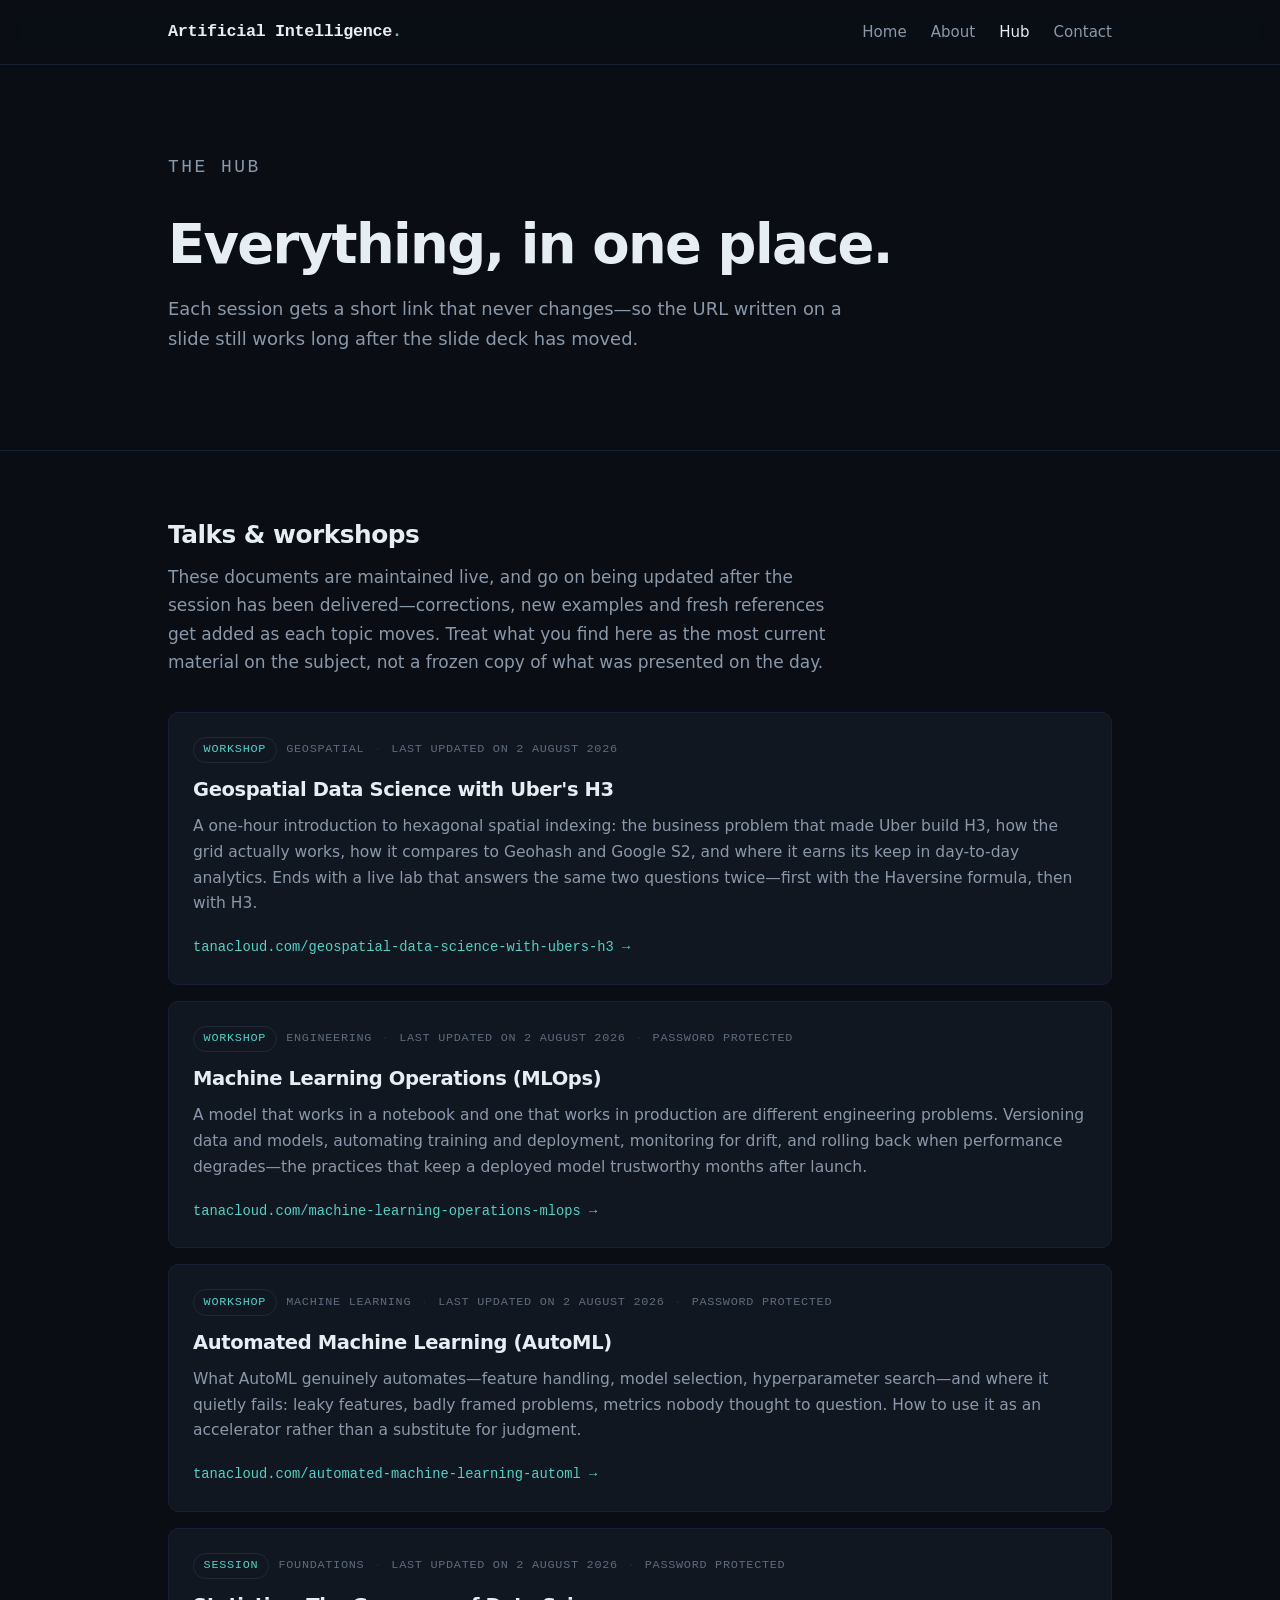
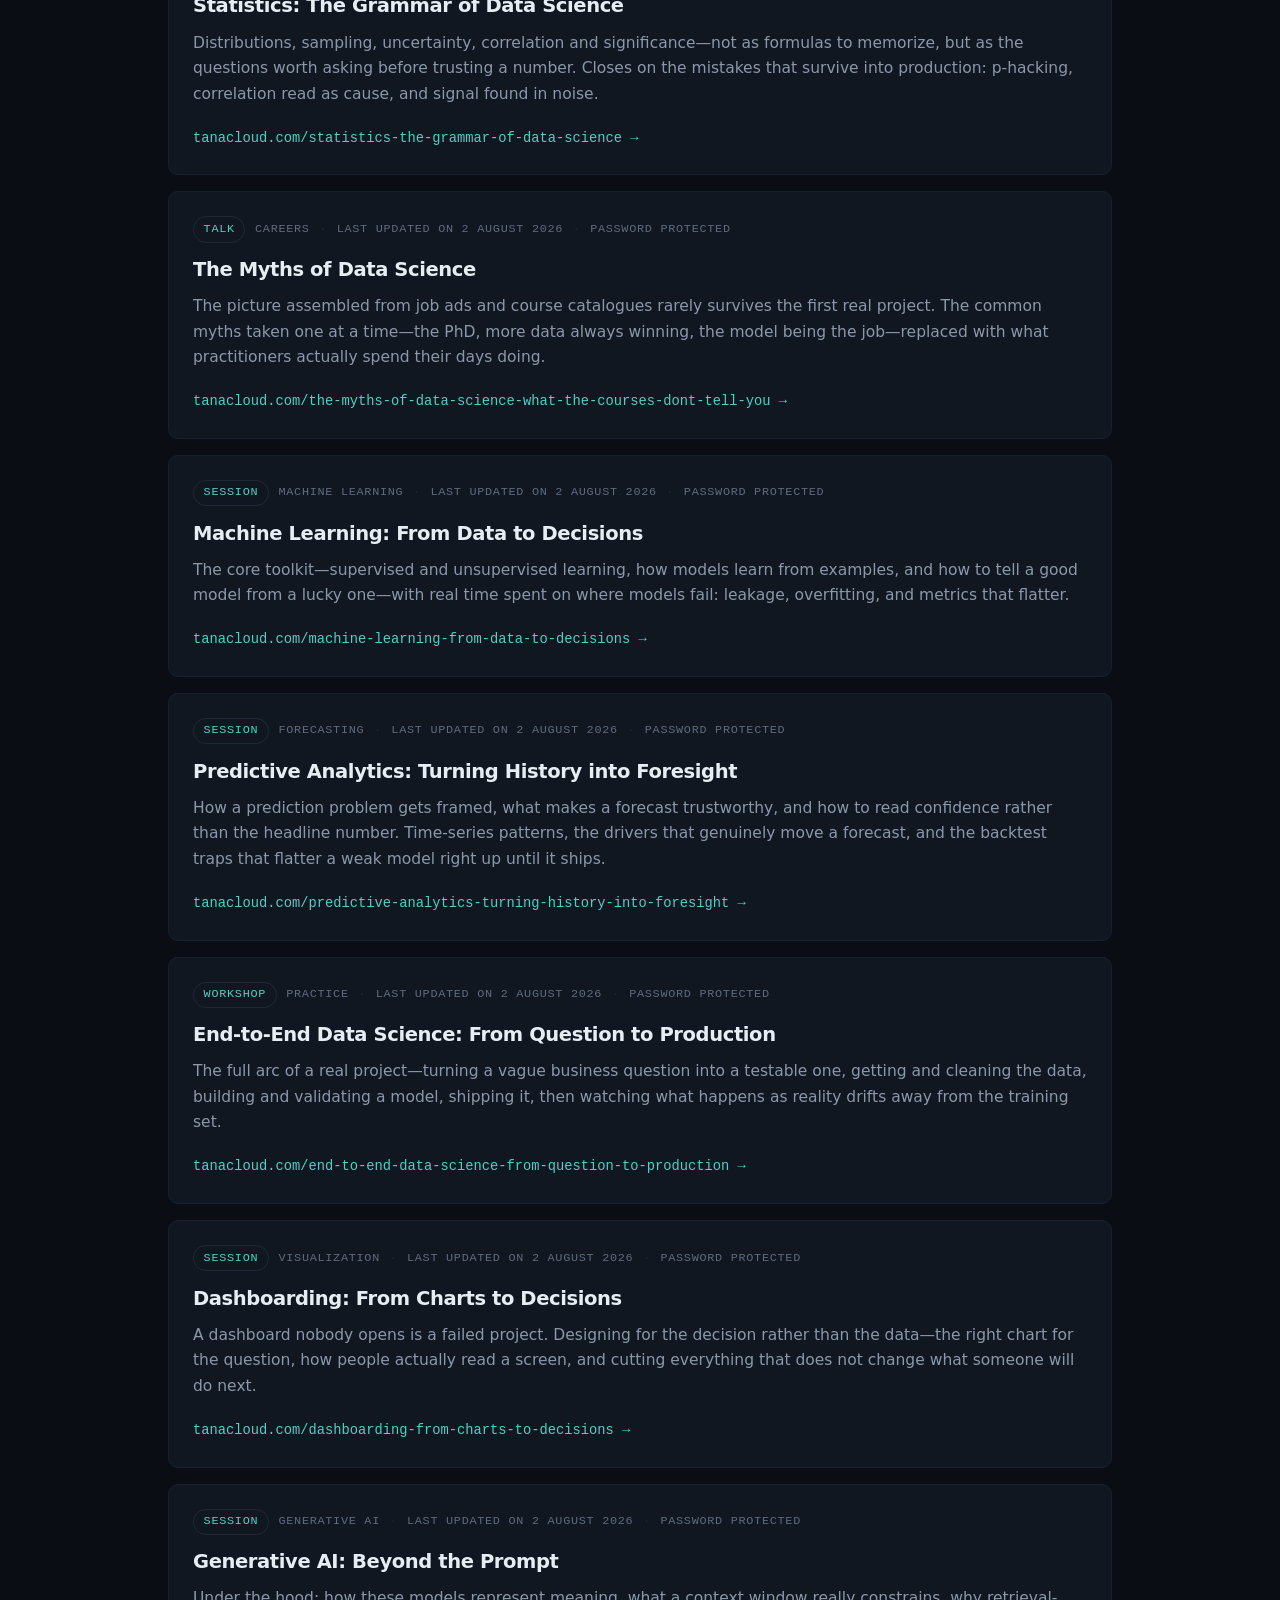
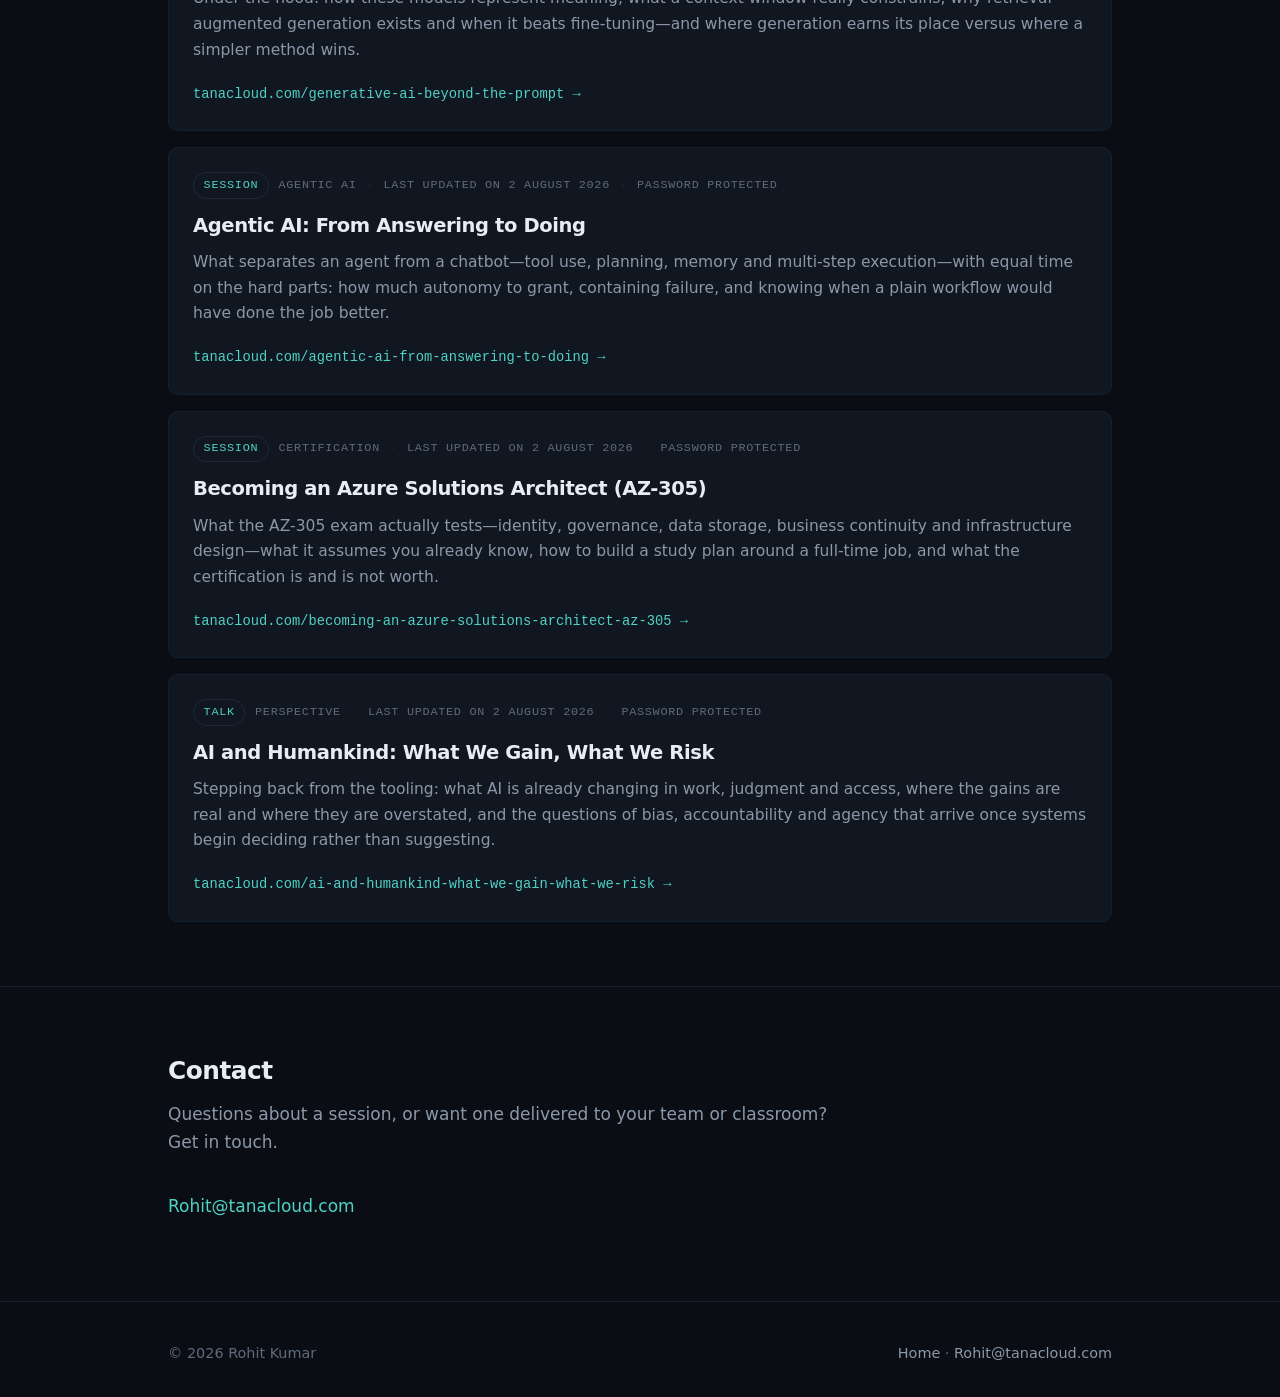
==== hub.html @ 11bf5d85 "Rewrite About; close every em dash site-wide About now earns its claim with the Haversine-to-H3 prod" ====
<!DOCTYPE html>
<html lang="en">
<head>
<meta charset="utf-8">
<meta name="viewport" content="width=device-width, initial-scale=1">
<title>Hub—tanacloud</title>
<meta name="description" content="Every talk and workshop published on tanacloud—slides kept live and updated after delivery, with short links that keep working.">
<link rel="canonical" href="https://tanacloud.com/hub">
<meta property="og:type" content="website">
<meta property="og:site_name" content="tanacloud">
<meta property="og:title" content="Hub—tanacloud">
<meta property="og:description" content="Every talk and workshop published on tanacloud.">
<meta property="og:url" content="https://tanacloud.com/hub">
<link rel="stylesheet" href="/css/styles.css">
</head>
<body>

<nav class="nav">
  <div class="wrap nav__inner">
    <a class="nav__brand" href="/">Artificial Intelligence<span class="dot">.</span></a>
    <div class="nav__links">
      <a href="/">Home</a>
      <a href="/#about">About</a>
      <a href="/hub" aria-current="page">Hub</a>
      <a href="#contact">Contact</a>
    </div>
  </div>
</nav>

<header class="hero">
  <div class="wrap">
    <p class="hero__eyebrow">The Hub</p>
    <h1>Everything, in one place.</h1>
    <p>Each session gets a short link that never changes—so the URL written on a slide still
       works long after the slide deck has moved.</p>
  </div>
</header>

<section class="section">
  <div class="wrap">
    <h2 class="section__title">Talks &amp; workshops</h2>
    <p class="section__lede">These documents are maintained live, and go on being updated after the
       session has been delivered—corrections, new examples and fresh references get added as
       each topic moves. Treat what you find here as the most current material on the subject,
       not a frozen copy of what was presented on the day.</p>

    <div class="entries">
      <a class="entry" href="/geospatial-data-science-with-ubers-h3">
        <div class="entry__meta">
          <span class="tag">Workshop</span>
          <span>Geospatial</span>
          <span>Last updated on 2 August 2026</span>
        </div>
        <h3>Geospatial Data Science with Uber's H3</h3>
        <p>A one-hour introduction to hexagonal spatial indexing: the business problem that made Uber build H3, how the grid actually works, how it compares to Geohash and Google S2, and where it earns its keep in day-to-day analytics. Ends with a live lab that answers the same two questions twice—first with the Haversine formula, then with H3.</p>
        <span class="entry__link">tanacloud.com/geospatial-data-science-with-ubers-h3</span>
      </a>
      <a class="entry" href="/machine-learning-operations-mlops">
        <div class="entry__meta">
          <span class="tag">Workshop</span>
          <span>Engineering</span>
          <span>Last updated on 2 August 2026</span>
          <span>Password protected</span>
        </div>
        <h3>Machine Learning Operations (MLOps)</h3>
        <p>A model that works in a notebook and one that works in production are different engineering problems. Versioning data and models, automating training and deployment, monitoring for drift, and rolling back when performance degrades—the practices that keep a deployed model trustworthy months after launch.</p>
        <span class="entry__link">tanacloud.com/machine-learning-operations-mlops</span>
      </a>
      <a class="entry" href="/automated-machine-learning-automl">
        <div class="entry__meta">
          <span class="tag">Workshop</span>
          <span>Machine Learning</span>
          <span>Last updated on 2 August 2026</span>
          <span>Password protected</span>
        </div>
        <h3>Automated Machine Learning (AutoML)</h3>
        <p>What AutoML genuinely automates—feature handling, model selection, hyperparameter search—and where it quietly fails: leaky features, badly framed problems, metrics nobody thought to question. How to use it as an accelerator rather than a substitute for judgment.</p>
        <span class="entry__link">tanacloud.com/automated-machine-learning-automl</span>
      </a>
      <a class="entry" href="/statistics-the-grammar-of-data-science">
        <div class="entry__meta">
          <span class="tag">Session</span>
          <span>Foundations</span>
          <span>Last updated on 2 August 2026</span>
          <span>Password protected</span>
        </div>
        <h3>Statistics: The Grammar of Data Science</h3>
        <p>Distributions, sampling, uncertainty, correlation and significance—not as formulas to memorize, but as the questions worth asking before trusting a number. Closes on the mistakes that survive into production: p-hacking, correlation read as cause, and signal found in noise.</p>
        <span class="entry__link">tanacloud.com/statistics-the-grammar-of-data-science</span>
      </a>
      <a class="entry" href="/the-myths-of-data-science-what-the-courses-dont-tell-you">
        <div class="entry__meta">
          <span class="tag">Talk</span>
          <span>Careers</span>
          <span>Last updated on 2 August 2026</span>
          <span>Password protected</span>
        </div>
        <h3>The Myths of Data Science</h3>
        <p>The picture assembled from job ads and course catalogues rarely survives the first real project. The common myths taken one at a time—the PhD, more data always winning, the model being the job—replaced with what practitioners actually spend their days doing.</p>
        <span class="entry__link">tanacloud.com/the-myths-of-data-science-what-the-courses-dont-tell-you</span>
      </a>
      <a class="entry" href="/machine-learning-from-data-to-decisions">
        <div class="entry__meta">
          <span class="tag">Session</span>
          <span>Machine Learning</span>
          <span>Last updated on 2 August 2026</span>
          <span>Password protected</span>
        </div>
        <h3>Machine Learning: From Data to Decisions</h3>
        <p>The core toolkit—supervised and unsupervised learning, how models learn from examples, and how to tell a good model from a lucky one—with real time spent on where models fail: leakage, overfitting, and metrics that flatter.</p>
        <span class="entry__link">tanacloud.com/machine-learning-from-data-to-decisions</span>
      </a>
      <a class="entry" href="/predictive-analytics-turning-history-into-foresight">
        <div class="entry__meta">
          <span class="tag">Session</span>
          <span>Forecasting</span>
          <span>Last updated on 2 August 2026</span>
          <span>Password protected</span>
        </div>
        <h3>Predictive Analytics: Turning History into Foresight</h3>
        <p>How a prediction problem gets framed, what makes a forecast trustworthy, and how to read confidence rather than the headline number. Time-series patterns, the drivers that genuinely move a forecast, and the backtest traps that flatter a weak model right up until it ships.</p>
        <span class="entry__link">tanacloud.com/predictive-analytics-turning-history-into-foresight</span>
      </a>
      <a class="entry" href="/end-to-end-data-science-from-question-to-production">
        <div class="entry__meta">
          <span class="tag">Workshop</span>
          <span>Practice</span>
          <span>Last updated on 2 August 2026</span>
          <span>Password protected</span>
        </div>
        <h3>End-to-End Data Science: From Question to Production</h3>
        <p>The full arc of a real project—turning a vague business question into a testable one, getting and cleaning the data, building and validating a model, shipping it, then watching what happens as reality drifts away from the training set.</p>
        <span class="entry__link">tanacloud.com/end-to-end-data-science-from-question-to-production</span>
      </a>
      <a class="entry" href="/dashboarding-from-charts-to-decisions">
        <div class="entry__meta">
          <span class="tag">Session</span>
          <span>Visualization</span>
          <span>Last updated on 2 August 2026</span>
          <span>Password protected</span>
        </div>
        <h3>Dashboarding: From Charts to Decisions</h3>
        <p>A dashboard nobody opens is a failed project. Designing for the decision rather than the data—the right chart for the question, how people actually read a screen, and cutting everything that does not change what someone will do next.</p>
        <span class="entry__link">tanacloud.com/dashboarding-from-charts-to-decisions</span>
      </a>
      <a class="entry" href="/generative-ai-beyond-the-prompt">
        <div class="entry__meta">
          <span class="tag">Session</span>
          <span>Generative AI</span>
          <span>Last updated on 2 August 2026</span>
          <span>Password protected</span>
        </div>
        <h3>Generative AI: Beyond the Prompt</h3>
        <p>Under the hood: how these models represent meaning, what a context window really constrains, why retrieval-augmented generation exists and when it beats fine-tuning—and where generation earns its place versus where a simpler method wins.</p>
        <span class="entry__link">tanacloud.com/generative-ai-beyond-the-prompt</span>
      </a>
      <a class="entry" href="/agentic-ai-from-answering-to-doing">
        <div class="entry__meta">
          <span class="tag">Session</span>
          <span>Agentic AI</span>
          <span>Last updated on 2 August 2026</span>
          <span>Password protected</span>
        </div>
        <h3>Agentic AI: From Answering to Doing</h3>
        <p>What separates an agent from a chatbot—tool use, planning, memory and multi-step execution—with equal time on the hard parts: how much autonomy to grant, containing failure, and knowing when a plain workflow would have done the job better.</p>
        <span class="entry__link">tanacloud.com/agentic-ai-from-answering-to-doing</span>
      </a>
      <a class="entry" href="/becoming-an-azure-solutions-architect-az-305">
        <div class="entry__meta">
          <span class="tag">Session</span>
          <span>Certification</span>
          <span>Last updated on 2 August 2026</span>
          <span>Password protected</span>
        </div>
        <h3>Becoming an Azure Solutions Architect (AZ-305)</h3>
        <p>What the AZ-305 exam actually tests—identity, governance, data storage, business continuity and infrastructure design—what it assumes you already know, how to build a study plan around a full-time job, and what the certification is and is not worth.</p>
        <span class="entry__link">tanacloud.com/becoming-an-azure-solutions-architect-az-305</span>
      </a>
      <a class="entry" href="/ai-and-humankind-what-we-gain-what-we-risk">
        <div class="entry__meta">
          <span class="tag">Talk</span>
          <span>Perspective</span>
          <span>Last updated on 2 August 2026</span>
          <span>Password protected</span>
        </div>
        <h3>AI and Humankind: What We Gain, What We Risk</h3>
        <p>Stepping back from the tooling: what AI is already changing in work, judgment and access, where the gains are real and where they are overstated, and the questions of bias, accountability and agency that arrive once systems begin deciding rather than suggesting.</p>
        <span class="entry__link">tanacloud.com/ai-and-humankind-what-we-gain-what-we-risk</span>
      </a>
    </div>
  </div>
</section>

<section class="section" id="contact">
  <div class="wrap">
    <h2 class="section__title">Contact</h2>
    <p class="section__lede">Questions about a session, or want one delivered to your team or
       classroom? Get in touch.</p>
    <p><a href="mailto:Rohit@tanacloud.com">Rohit@tanacloud.com</a></p>
  </div>
</section>

<footer class="footer">
  <div class="wrap footer__inner">
    <span>© 2026 Rohit Kumar</span>
    <span><a href="/">Home</a> · <a href="mailto:Rohit@tanacloud.com">Rohit@tanacloud.com</a></span>
  </div>
</footer>

</body>
</html>
---- css/styles.css ----
/* tanacloud.com — Rohit Kumar's data science site
   Hand-written, no build step, no external requests. */

:root {
  --bg:        #0a0e14;
  --bg-raised: #111721;
  --bg-hover:  #161d29;
  --line:      #1f2937;
  --line-soft: #172033;
  --text:      #e6edf3;
  --muted:     #8b98a9;
  --dim:       #5f6b7c;
  --accent:    #4fd1c5;
  --accent-dim:#2a8a82;

  --mono: ui-monospace, SFMono-Regular, "SF Mono", Menlo, Consolas, monospace;
  --sans: system-ui, -apple-system, "Segoe UI", Roboto, Helvetica, Arial, sans-serif;

  --wrap: 62rem;
}

*, *::before, *::after { box-sizing: border-box; }
html { scroll-behavior: smooth; }
@media (prefers-reduced-motion: reduce) { html { scroll-behavior: auto; } }

body {
  margin: 0;
  background: var(--bg);
  color: var(--text);
  font-family: var(--sans);
  font-size: 17px;
  line-height: 1.65;
  -webkit-font-smoothing: antialiased;
}

.wrap { width: 100%; max-width: var(--wrap); margin: 0 auto; padding: 0 1.5rem; }

a { color: var(--accent); text-decoration: none; }
a:hover { text-decoration: underline; }

/* ---------- nav ---------- */
.nav {
  position: sticky; top: 0; z-index: 20;
  background: rgba(10, 14, 20, 0.85);
  backdrop-filter: blur(10px);
  border-bottom: 1px solid var(--line-soft);
}
.nav__inner {
  display: flex; align-items: center; justify-content: space-between;
  gap: 1rem; height: 4rem;
}
.nav__brand {
  font-family: var(--mono); font-size: 1.05rem; font-weight: 600;
  color: var(--text); letter-spacing: -0.02em;
}
.nav__brand:hover { text-decoration: none; color: var(--accent); }
.nav__brand .dot { color: var(--accent); }
.nav__links { display: flex; gap: 1.5rem; align-items: center; }
.nav__links a { color: var(--muted); font-size: 0.94rem; }
.nav__links a:hover { color: var(--text); text-decoration: none; }
.nav__links a[aria-current="page"] { color: var(--text); }

/* ---------- hero ---------- */
.hero { padding: 5.5rem 0 4rem; border-bottom: 1px solid var(--line-soft); }
.hero__eyebrow {
  font-family: var(--mono); font-size: 0.78rem; letter-spacing: 0.14em;
  text-transform: uppercase; color: var(--accent); margin: 0 0 1.25rem;
}
.hero h1 {
  margin: 0 0 1.25rem;
  font-size: clamp(2.1rem, 5.5vw, 3.4rem);
  line-height: 1.1; letter-spacing: -0.03em; font-weight: 700;
}
.hero p {
  margin: 0 0 2rem; max-width: 44rem;
  font-size: 1.12rem; color: var(--muted);
}
.hero p strong { color: var(--text); font-weight: 600; }

/* ---------- buttons ---------- */
.btn {
  display: inline-block; padding: 0.7rem 1.4rem;
  border-radius: 7px; font-size: 0.95rem; font-weight: 600;
  border: 1px solid transparent; transition: background 0.15s, border-color 0.15s;
}
.btn:hover { text-decoration: none; }
.btn--primary { background: var(--accent); color: #07110f; }
.btn--primary:hover { background: #6ee0d5; }
.btn--ghost { border-color: var(--line); color: var(--text); }
.btn--ghost:hover { border-color: var(--accent-dim); background: var(--bg-raised); }
.btn-row { display: flex; flex-wrap: wrap; gap: 0.75rem; }

/* ---------- sections ---------- */
.section { padding: 4rem 0; border-bottom: 1px solid var(--line-soft); }
.section:last-of-type { border-bottom: 0; }
.section__title {
  margin: 0 0 0.5rem;
  font-size: 1.55rem; letter-spacing: -0.02em; font-weight: 700;
}
.section__lede { margin: 0 0 2.25rem; color: var(--muted); max-width: 42rem; }

/* ---------- what's here grid ---------- */
.grid { display: grid; gap: 1rem; grid-template-columns: repeat(auto-fit, minmax(15rem, 1fr)); }
.tile {
  background: var(--bg-raised); border: 1px solid var(--line-soft);
  border-radius: 10px; padding: 1.4rem;
}
.tile h3 {
  margin: 0 0 0.5rem; font-size: 1rem; font-weight: 600;
  font-family: var(--mono); color: var(--accent);
}
.tile p { margin: 0; font-size: 0.94rem; color: var(--muted); }

/* ---------- hub entries ---------- */
.entries { display: flex; flex-direction: column; gap: 1rem; }
.entry {
  display: block;
  background: var(--bg-raised); border: 1px solid var(--line-soft);
  border-radius: 10px; padding: 1.5rem;
  color: inherit; transition: border-color 0.15s, background 0.15s;
}
.entry:hover { text-decoration: none; border-color: var(--accent-dim); background: var(--bg-hover); }
.entry__meta {
  display: flex; flex-wrap: wrap; gap: 0.6rem; align-items: center;
  font-family: var(--mono); font-size: 0.74rem; letter-spacing: 0.06em;
  text-transform: uppercase; color: var(--dim); margin-bottom: 0.7rem;
}
.tag {
  border: 1px solid var(--line); border-radius: 99px;
  padding: 0.15rem 0.6rem; color: var(--accent);
}
/* separator dots between the plain meta items, but not after the tag pill */
.entry__meta span:not(.tag) + span::before {
  content: "\00B7"; margin-right: 0.6rem; color: var(--line);
}
.entry h3 {
  margin: 0 0 0.5rem; font-size: 1.22rem; font-weight: 700;
  letter-spacing: -0.02em; color: var(--text);
}
.entry p { margin: 0 0 0.9rem; color: var(--muted); font-size: 0.97rem; }
.entry__link { font-family: var(--mono); font-size: 0.86rem; color: var(--accent); }
.entry__link::after { content: " \2192"; }

/* empty-state / coming-soon note */
.note {
  border: 1px dashed var(--line); border-radius: 10px;
  padding: 1.25rem 1.5rem; color: var(--dim); font-size: 0.94rem;
}

/* ---------- about ---------- */
.about p { color: var(--muted); max-width: 44rem; }
.about p strong { color: var(--text); font-weight: 600; }

/* ---------- footer ---------- */
.footer {
  border-top: 1px solid var(--line-soft);
  padding: 2.5rem 0; color: var(--dim); font-size: 0.9rem;
}
.footer__inner { display: flex; flex-wrap: wrap; gap: 1rem; justify-content: space-between; }
.footer a { color: var(--muted); }
.footer a:hover { color: var(--accent); }

/* ---------- redirect page ---------- */
.redirect { min-height: 100vh; display: grid; place-items: center; text-align: center; padding: 2rem; }
.redirect__box { max-width: 34rem; }
.redirect h1 { font-size: 1.5rem; margin: 0 0 0.75rem; letter-spacing: -0.02em; }
.redirect p { color: var(--muted); margin: 0 0 1.5rem; }
.redirect code { font-family: var(--mono); font-size: 0.85rem; color: var(--dim); }

@media (max-width: 34rem) {
  .nav__links { gap: 1rem; }
  .hero { padding: 3.5rem 0 3rem; }
  /* "Artificial Intelligence" is long in monospace — keep it clear of the nav links */
  .nav__brand { font-size: 0.82rem; }
}
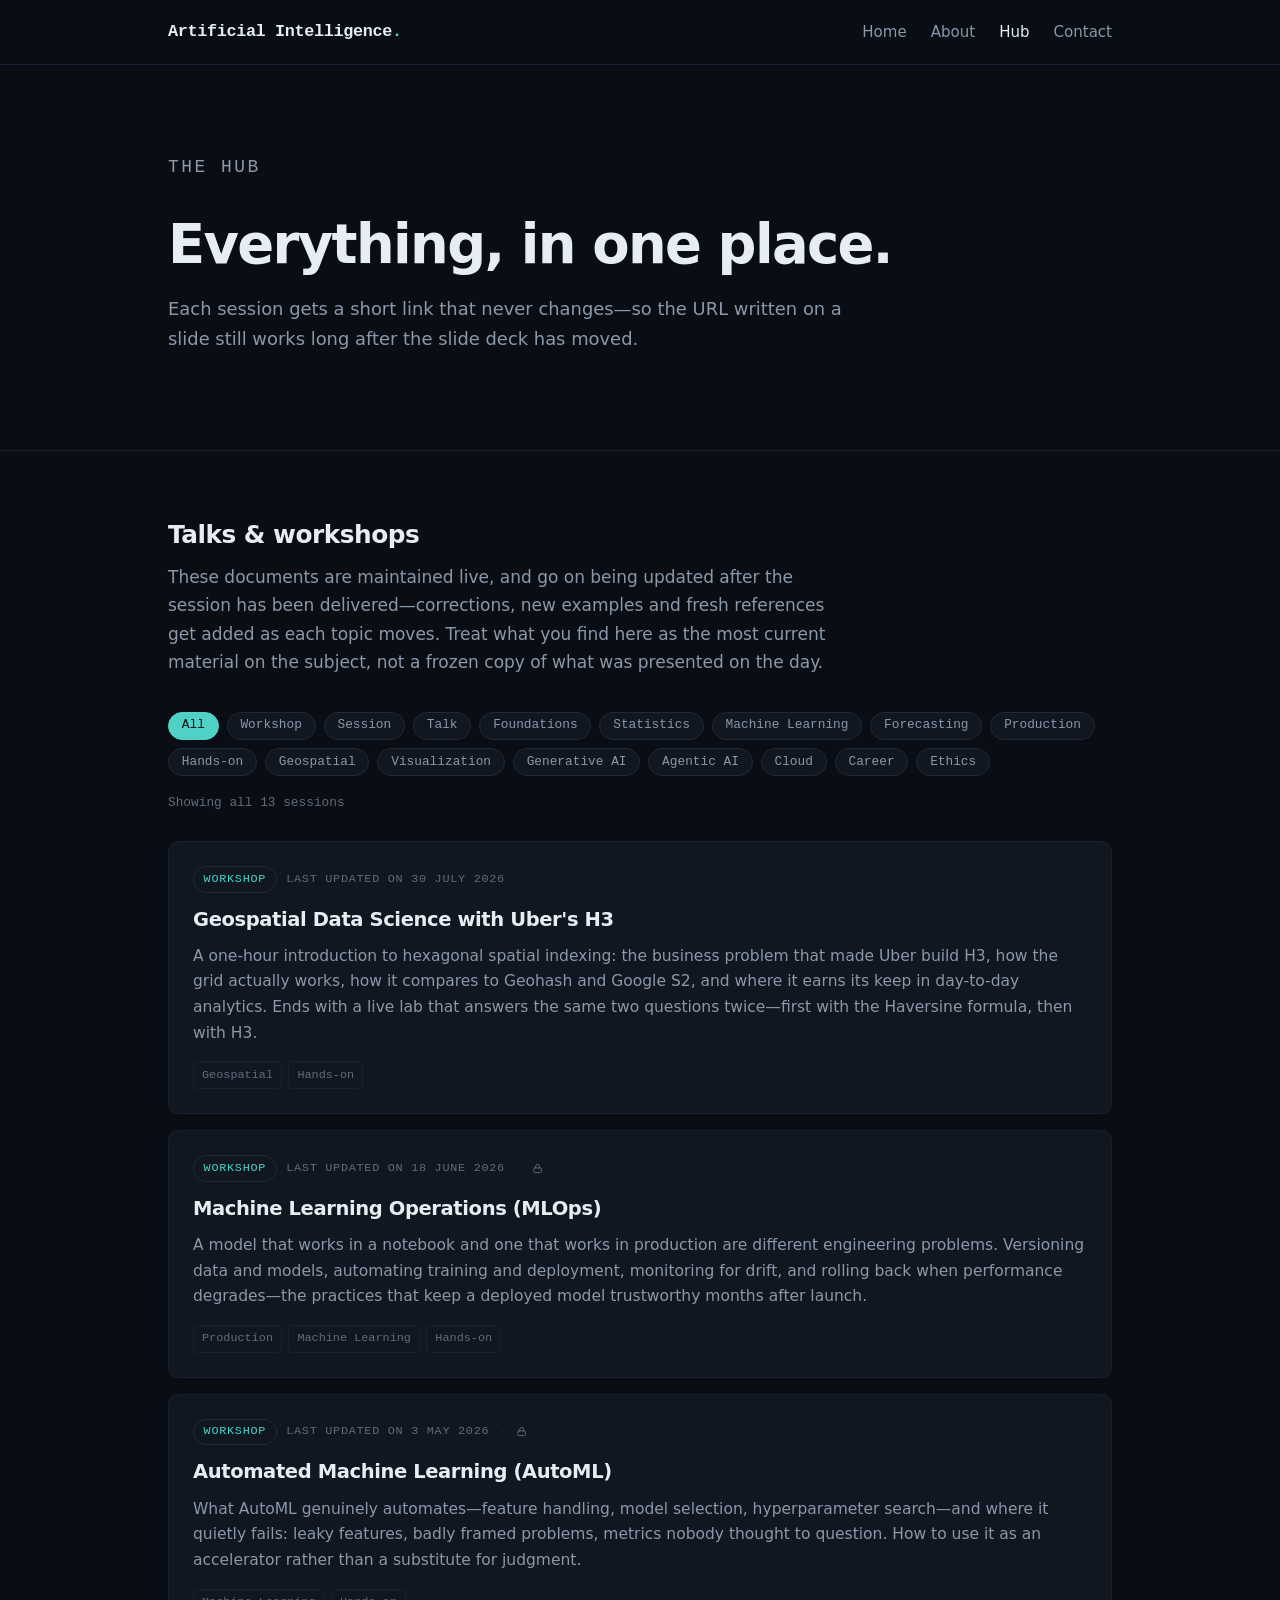
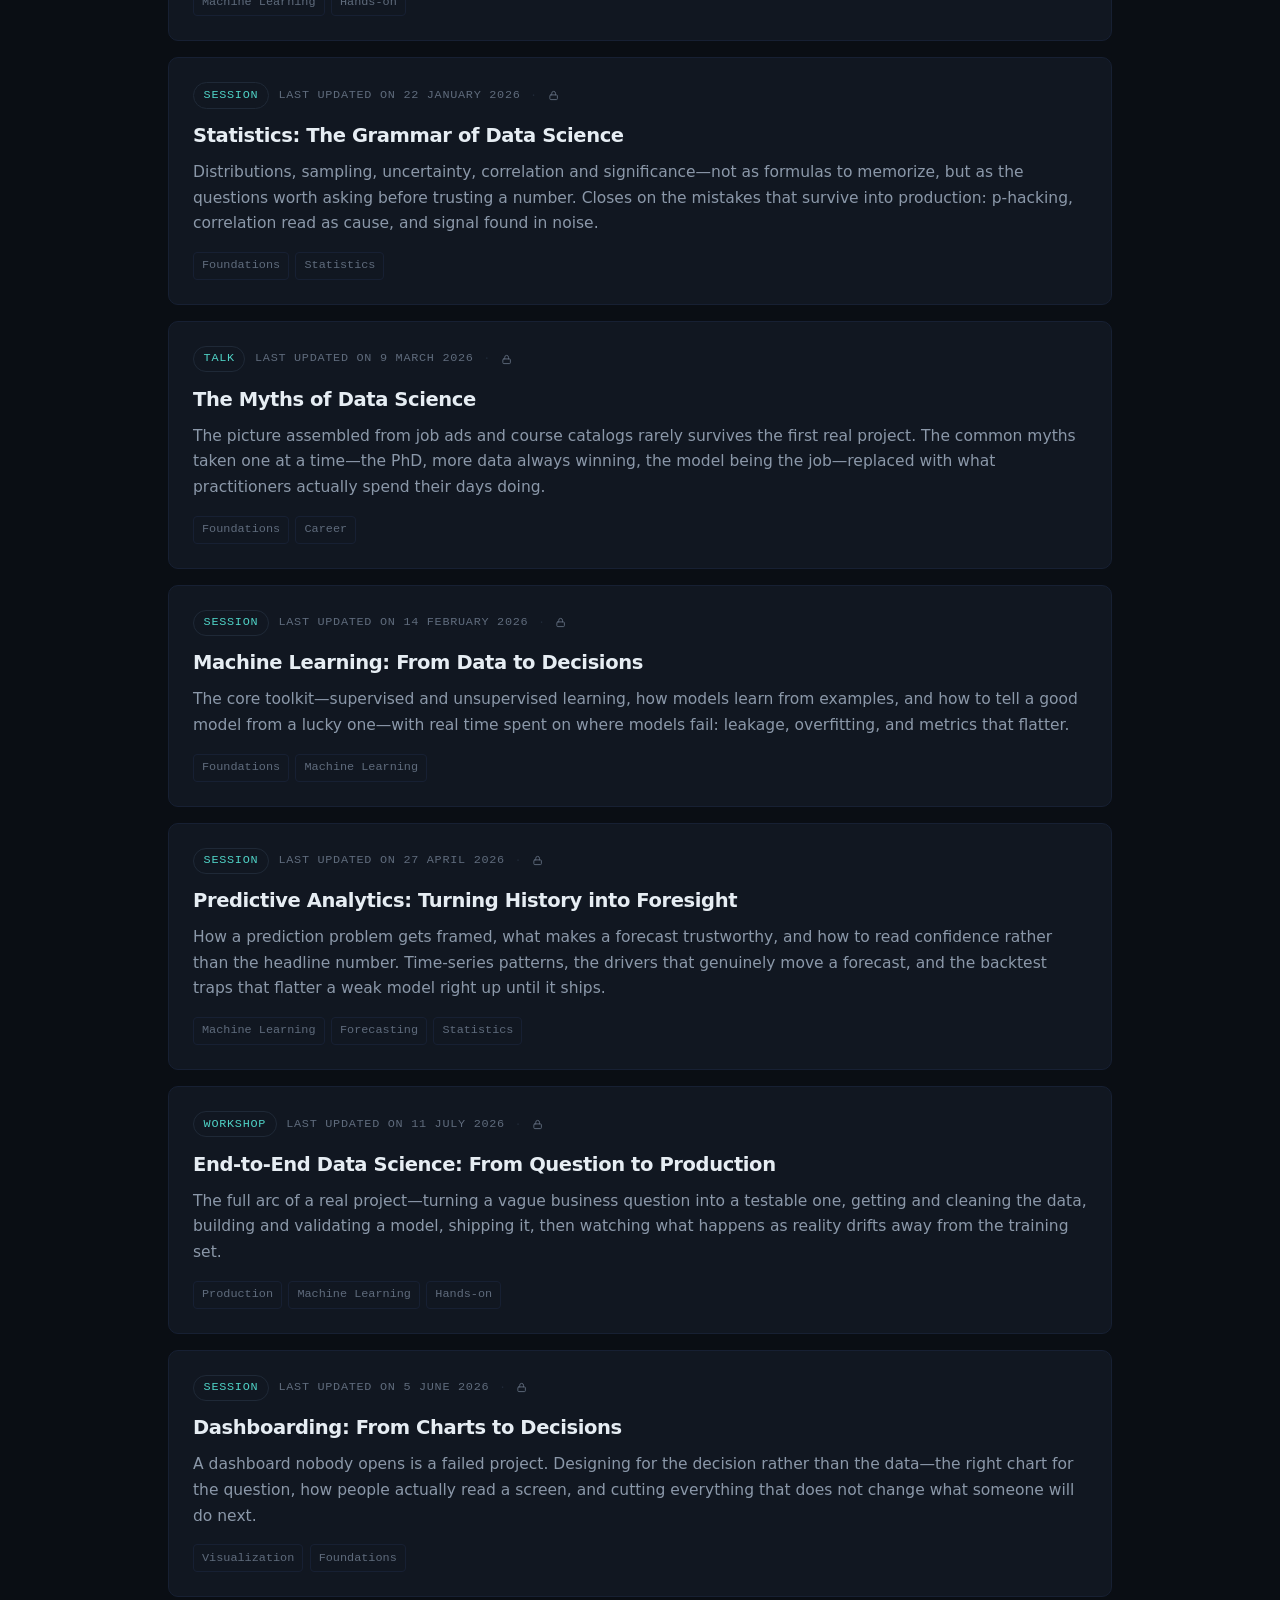
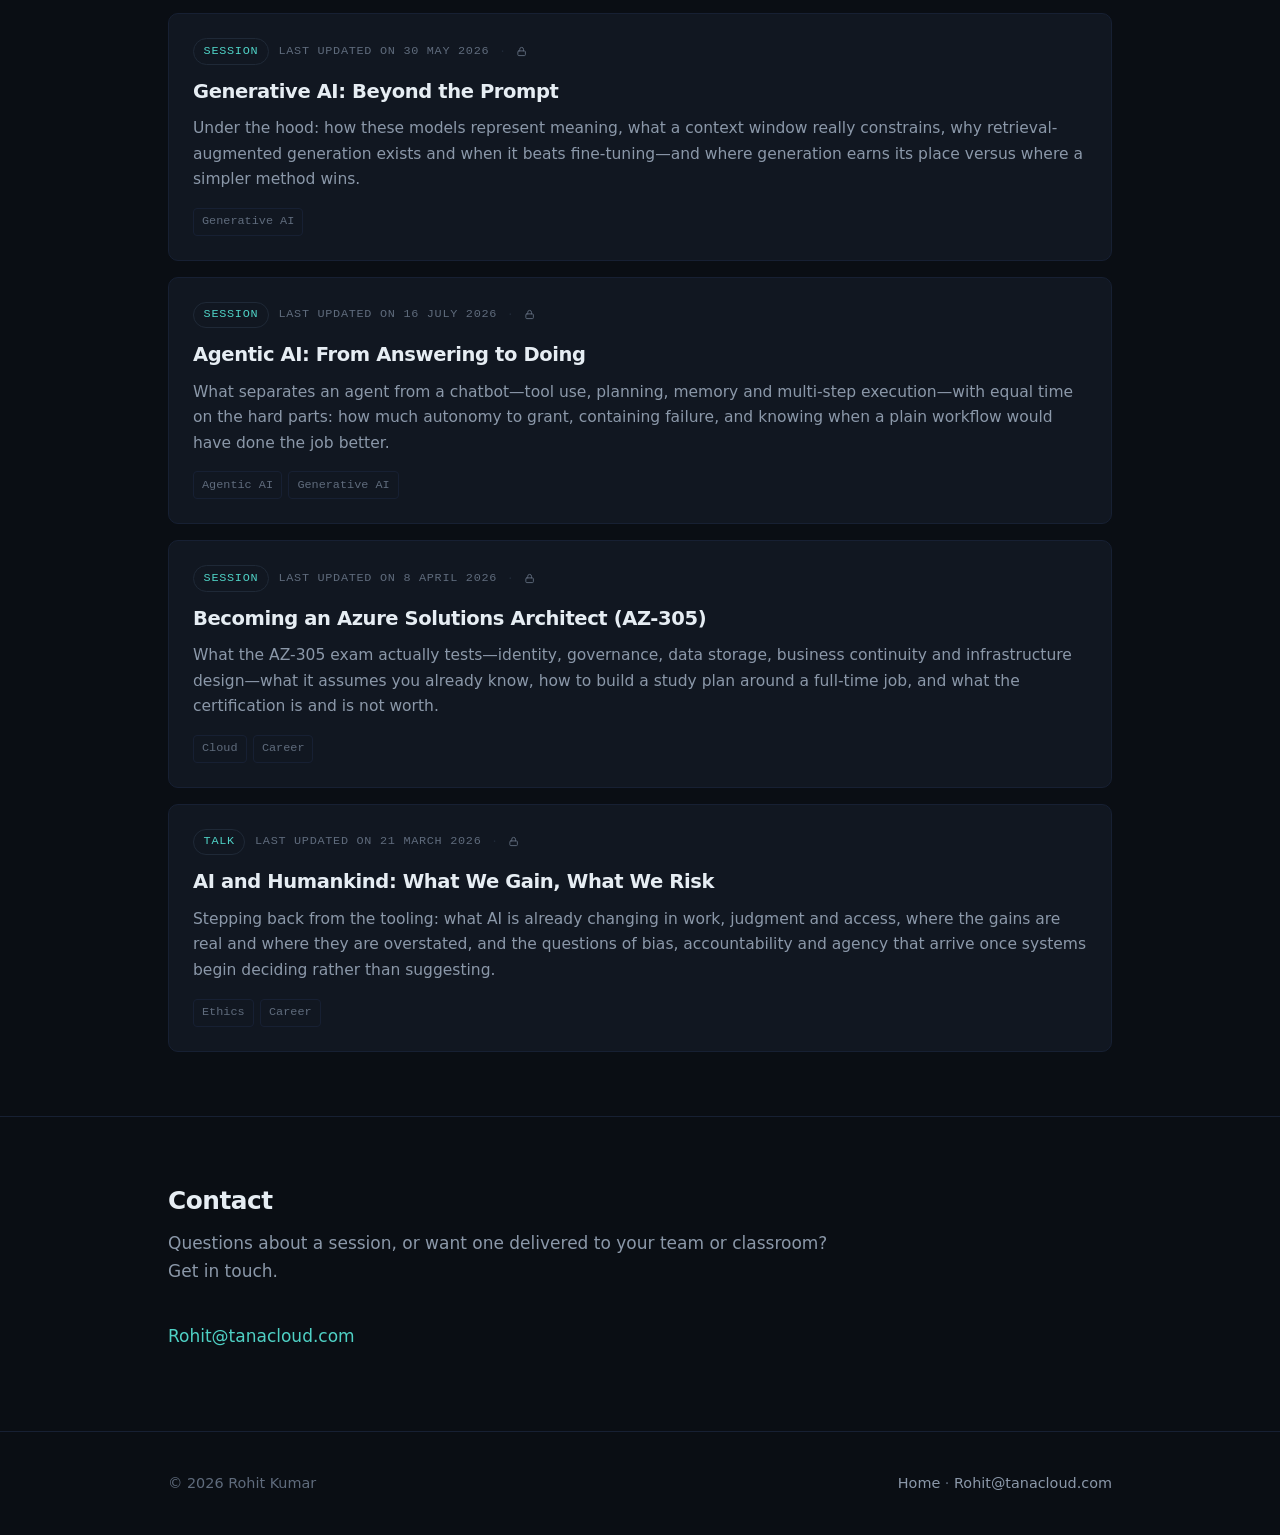
==== commit 68db8919: "Hub: topic tags with filtering, lock icon, real last-updated dates Session cards no longer print the" ====
--- a/hub.html
+++ b/hub.html
@@ -3,12 +3,12 @@
 <head>
 <meta charset="utf-8">
 <meta name="viewport" content="width=device-width, initial-scale=1">
-<title>Hub—tanacloud</title>
-<meta name="description" content="Every talk and workshop published on tanacloud—slides kept live and updated after delivery, with short links that keep working.">
+<title>Hub — tanacloud</title>
+<meta name="description" content="Every talk and workshop published on tanacloud — slides kept live and updated after delivery, filterable by topic.">
 <link rel="canonical" href="https://tanacloud.com/hub">
 <meta property="og:type" content="website">
 <meta property="og:site_name" content="tanacloud">
-<meta property="og:title" content="Hub—tanacloud">
+<meta property="og:title" content="Hub — tanacloud">
 <meta property="og:description" content="Every talk and workshop published on tanacloud.">
 <meta property="og:url" content="https://tanacloud.com/hub">
 <link rel="stylesheet" href="/css/styles.css">
@@ -40,154 +40,204 @@
   <div class="wrap">
     <h2 class="section__title">Talks &amp; workshops</h2>
     <p class="section__lede">These documents are maintained live, and go on being updated after the
-       session has been delivered—corrections, new examples and fresh references get added as
-       each topic moves. Treat what you find here as the most current material on the subject,
-       not a frozen copy of what was presented on the day.</p>
+       session has been delivered—corrections, new examples and fresh references get added as each
+       topic moves. Treat what you find here as the most current material on the subject, not a
+       frozen copy of what was presented on the day.</p>
+
+    <div class="filters" data-filters>
+      <button class="filter" type="button" data-tag="*" aria-pressed="true">All</button>
+      <button class="filter" type="button" data-tag="Workshop" aria-pressed="false">Workshop</button>
+      <button class="filter" type="button" data-tag="Session" aria-pressed="false">Session</button>
+      <button class="filter" type="button" data-tag="Talk" aria-pressed="false">Talk</button>
+      <button class="filter" type="button" data-tag="Foundations" aria-pressed="false">Foundations</button>
+      <button class="filter" type="button" data-tag="Statistics" aria-pressed="false">Statistics</button>
+      <button class="filter" type="button" data-tag="Machine Learning" aria-pressed="false">Machine Learning</button>
+      <button class="filter" type="button" data-tag="Forecasting" aria-pressed="false">Forecasting</button>
+      <button class="filter" type="button" data-tag="Production" aria-pressed="false">Production</button>
+      <button class="filter" type="button" data-tag="Hands-on" aria-pressed="false">Hands-on</button>
+      <button class="filter" type="button" data-tag="Geospatial" aria-pressed="false">Geospatial</button>
+      <button class="filter" type="button" data-tag="Visualization" aria-pressed="false">Visualization</button>
+      <button class="filter" type="button" data-tag="Generative AI" aria-pressed="false">Generative AI</button>
+      <button class="filter" type="button" data-tag="Agentic AI" aria-pressed="false">Agentic AI</button>
+      <button class="filter" type="button" data-tag="Cloud" aria-pressed="false">Cloud</button>
+      <button class="filter" type="button" data-tag="Career" aria-pressed="false">Career</button>
+      <button class="filter" type="button" data-tag="Ethics" aria-pressed="false">Ethics</button>
+    </div>
+    <p class="filter-count" data-count aria-live="polite"></p>
 
     <div class="entries">
-      <a class="entry" href="/geospatial-data-science-with-ubers-h3">
-        <div class="entry__meta">
-          <span class="tag">Workshop</span>
-          <span>Geospatial</span>
-          <span>Last updated on 2 August 2026</span>
+      <a class="entry" href="/geospatial-data-science-with-ubers-h3" data-tags="Workshop,Geospatial,Hands-on">
+        <div class="entry__meta">
+          <span class="tag">Workshop</span>
+          <span>Last updated on 30 July 2026</span>
         </div>
         <h3>Geospatial Data Science with Uber's H3</h3>
         <p>A one-hour introduction to hexagonal spatial indexing: the business problem that made Uber build H3, how the grid actually works, how it compares to Geohash and Google S2, and where it earns its keep in day-to-day analytics. Ends with a live lab that answers the same two questions twice—first with the Haversine formula, then with H3.</p>
-        <span class="entry__link">tanacloud.com/geospatial-data-science-with-ubers-h3</span>
-      </a>
-      <a class="entry" href="/machine-learning-operations-mlops">
-        <div class="entry__meta">
-          <span class="tag">Workshop</span>
-          <span>Engineering</span>
-          <span>Last updated on 2 August 2026</span>
-          <span>Password protected</span>
+        <div class="entry__tags">
+          <span>Geospatial</span>
+          <span>Hands-on</span>
+        </div>
+      </a>
+      <a class="entry" href="/machine-learning-operations-mlops" data-tags="Workshop,Production,Machine Learning,Hands-on">
+        <div class="entry__meta">
+          <span class="tag">Workshop</span>
+          <span>Last updated on 18 June 2026</span>
+          <span class="lock" title="Password protected" aria-label="Password protected"><svg viewBox="0 0 24 24" fill="none" stroke="currentColor" stroke-width="2" stroke-linecap="round" stroke-linejoin="round" aria-hidden="true" focusable="false"><rect x="4" y="10.5" width="16" height="10" rx="2"></rect><path d="M8 10.5V7a4 4 0 0 1 8 0v3.5"></path></svg></span>
         </div>
         <h3>Machine Learning Operations (MLOps)</h3>
         <p>A model that works in a notebook and one that works in production are different engineering problems. Versioning data and models, automating training and deployment, monitoring for drift, and rolling back when performance degrades—the practices that keep a deployed model trustworthy months after launch.</p>
-        <span class="entry__link">tanacloud.com/machine-learning-operations-mlops</span>
-      </a>
-      <a class="entry" href="/automated-machine-learning-automl">
-        <div class="entry__meta">
-          <span class="tag">Workshop</span>
-          <span>Machine Learning</span>
-          <span>Last updated on 2 August 2026</span>
-          <span>Password protected</span>
+        <div class="entry__tags">
+          <span>Production</span>
+          <span>Machine Learning</span>
+          <span>Hands-on</span>
+        </div>
+      </a>
+      <a class="entry" href="/automated-machine-learning-automl" data-tags="Workshop,Machine Learning,Hands-on">
+        <div class="entry__meta">
+          <span class="tag">Workshop</span>
+          <span>Last updated on 3 May 2026</span>
+          <span class="lock" title="Password protected" aria-label="Password protected"><svg viewBox="0 0 24 24" fill="none" stroke="currentColor" stroke-width="2" stroke-linecap="round" stroke-linejoin="round" aria-hidden="true" focusable="false"><rect x="4" y="10.5" width="16" height="10" rx="2"></rect><path d="M8 10.5V7a4 4 0 0 1 8 0v3.5"></path></svg></span>
         </div>
         <h3>Automated Machine Learning (AutoML)</h3>
         <p>What AutoML genuinely automates—feature handling, model selection, hyperparameter search—and where it quietly fails: leaky features, badly framed problems, metrics nobody thought to question. How to use it as an accelerator rather than a substitute for judgment.</p>
-        <span class="entry__link">tanacloud.com/automated-machine-learning-automl</span>
-      </a>
-      <a class="entry" href="/statistics-the-grammar-of-data-science">
-        <div class="entry__meta">
-          <span class="tag">Session</span>
-          <span>Foundations</span>
-          <span>Last updated on 2 August 2026</span>
-          <span>Password protected</span>
+        <div class="entry__tags">
+          <span>Machine Learning</span>
+          <span>Hands-on</span>
+        </div>
+      </a>
+      <a class="entry" href="/statistics-the-grammar-of-data-science" data-tags="Session,Foundations,Statistics">
+        <div class="entry__meta">
+          <span class="tag">Session</span>
+          <span>Last updated on 22 January 2026</span>
+          <span class="lock" title="Password protected" aria-label="Password protected"><svg viewBox="0 0 24 24" fill="none" stroke="currentColor" stroke-width="2" stroke-linecap="round" stroke-linejoin="round" aria-hidden="true" focusable="false"><rect x="4" y="10.5" width="16" height="10" rx="2"></rect><path d="M8 10.5V7a4 4 0 0 1 8 0v3.5"></path></svg></span>
         </div>
         <h3>Statistics: The Grammar of Data Science</h3>
         <p>Distributions, sampling, uncertainty, correlation and significance—not as formulas to memorize, but as the questions worth asking before trusting a number. Closes on the mistakes that survive into production: p-hacking, correlation read as cause, and signal found in noise.</p>
-        <span class="entry__link">tanacloud.com/statistics-the-grammar-of-data-science</span>
-      </a>
-      <a class="entry" href="/the-myths-of-data-science-what-the-courses-dont-tell-you">
+        <div class="entry__tags">
+          <span>Foundations</span>
+          <span>Statistics</span>
+        </div>
+      </a>
+      <a class="entry" href="/the-myths-of-data-science-what-the-courses-dont-tell-you" data-tags="Talk,Foundations,Career">
         <div class="entry__meta">
           <span class="tag">Talk</span>
-          <span>Careers</span>
-          <span>Last updated on 2 August 2026</span>
-          <span>Password protected</span>
+          <span>Last updated on 9 March 2026</span>
+          <span class="lock" title="Password protected" aria-label="Password protected"><svg viewBox="0 0 24 24" fill="none" stroke="currentColor" stroke-width="2" stroke-linecap="round" stroke-linejoin="round" aria-hidden="true" focusable="false"><rect x="4" y="10.5" width="16" height="10" rx="2"></rect><path d="M8 10.5V7a4 4 0 0 1 8 0v3.5"></path></svg></span>
         </div>
         <h3>The Myths of Data Science</h3>
-        <p>The picture assembled from job ads and course catalogues rarely survives the first real project. The common myths taken one at a time—the PhD, more data always winning, the model being the job—replaced with what practitioners actually spend their days doing.</p>
-        <span class="entry__link">tanacloud.com/the-myths-of-data-science-what-the-courses-dont-tell-you</span>
-      </a>
-      <a class="entry" href="/machine-learning-from-data-to-decisions">
-        <div class="entry__meta">
-          <span class="tag">Session</span>
-          <span>Machine Learning</span>
-          <span>Last updated on 2 August 2026</span>
-          <span>Password protected</span>
+        <p>The picture assembled from job ads and course catalogs rarely survives the first real project. The common myths taken one at a time—the PhD, more data always winning, the model being the job—replaced with what practitioners actually spend their days doing.</p>
+        <div class="entry__tags">
+          <span>Foundations</span>
+          <span>Career</span>
+        </div>
+      </a>
+      <a class="entry" href="/machine-learning-from-data-to-decisions" data-tags="Session,Foundations,Machine Learning">
+        <div class="entry__meta">
+          <span class="tag">Session</span>
+          <span>Last updated on 14 February 2026</span>
+          <span class="lock" title="Password protected" aria-label="Password protected"><svg viewBox="0 0 24 24" fill="none" stroke="currentColor" stroke-width="2" stroke-linecap="round" stroke-linejoin="round" aria-hidden="true" focusable="false"><rect x="4" y="10.5" width="16" height="10" rx="2"></rect><path d="M8 10.5V7a4 4 0 0 1 8 0v3.5"></path></svg></span>
         </div>
         <h3>Machine Learning: From Data to Decisions</h3>
         <p>The core toolkit—supervised and unsupervised learning, how models learn from examples, and how to tell a good model from a lucky one—with real time spent on where models fail: leakage, overfitting, and metrics that flatter.</p>
-        <span class="entry__link">tanacloud.com/machine-learning-from-data-to-decisions</span>
-      </a>
-      <a class="entry" href="/predictive-analytics-turning-history-into-foresight">
-        <div class="entry__meta">
-          <span class="tag">Session</span>
-          <span>Forecasting</span>
-          <span>Last updated on 2 August 2026</span>
-          <span>Password protected</span>
+        <div class="entry__tags">
+          <span>Foundations</span>
+          <span>Machine Learning</span>
+        </div>
+      </a>
+      <a class="entry" href="/predictive-analytics-turning-history-into-foresight" data-tags="Session,Machine Learning,Forecasting,Statistics">
+        <div class="entry__meta">
+          <span class="tag">Session</span>
+          <span>Last updated on 27 April 2026</span>
+          <span class="lock" title="Password protected" aria-label="Password protected"><svg viewBox="0 0 24 24" fill="none" stroke="currentColor" stroke-width="2" stroke-linecap="round" stroke-linejoin="round" aria-hidden="true" focusable="false"><rect x="4" y="10.5" width="16" height="10" rx="2"></rect><path d="M8 10.5V7a4 4 0 0 1 8 0v3.5"></path></svg></span>
         </div>
         <h3>Predictive Analytics: Turning History into Foresight</h3>
         <p>How a prediction problem gets framed, what makes a forecast trustworthy, and how to read confidence rather than the headline number. Time-series patterns, the drivers that genuinely move a forecast, and the backtest traps that flatter a weak model right up until it ships.</p>
-        <span class="entry__link">tanacloud.com/predictive-analytics-turning-history-into-foresight</span>
-      </a>
-      <a class="entry" href="/end-to-end-data-science-from-question-to-production">
-        <div class="entry__meta">
-          <span class="tag">Workshop</span>
-          <span>Practice</span>
-          <span>Last updated on 2 August 2026</span>
-          <span>Password protected</span>
+        <div class="entry__tags">
+          <span>Machine Learning</span>
+          <span>Forecasting</span>
+          <span>Statistics</span>
+        </div>
+      </a>
+      <a class="entry" href="/end-to-end-data-science-from-question-to-production" data-tags="Workshop,Production,Machine Learning,Hands-on">
+        <div class="entry__meta">
+          <span class="tag">Workshop</span>
+          <span>Last updated on 11 July 2026</span>
+          <span class="lock" title="Password protected" aria-label="Password protected"><svg viewBox="0 0 24 24" fill="none" stroke="currentColor" stroke-width="2" stroke-linecap="round" stroke-linejoin="round" aria-hidden="true" focusable="false"><rect x="4" y="10.5" width="16" height="10" rx="2"></rect><path d="M8 10.5V7a4 4 0 0 1 8 0v3.5"></path></svg></span>
         </div>
         <h3>End-to-End Data Science: From Question to Production</h3>
         <p>The full arc of a real project—turning a vague business question into a testable one, getting and cleaning the data, building and validating a model, shipping it, then watching what happens as reality drifts away from the training set.</p>
-        <span class="entry__link">tanacloud.com/end-to-end-data-science-from-question-to-production</span>
-      </a>
-      <a class="entry" href="/dashboarding-from-charts-to-decisions">
-        <div class="entry__meta">
-          <span class="tag">Session</span>
-          <span>Visualization</span>
-          <span>Last updated on 2 August 2026</span>
-          <span>Password protected</span>
+        <div class="entry__tags">
+          <span>Production</span>
+          <span>Machine Learning</span>
+          <span>Hands-on</span>
+        </div>
+      </a>
+      <a class="entry" href="/dashboarding-from-charts-to-decisions" data-tags="Session,Visualization,Foundations">
+        <div class="entry__meta">
+          <span class="tag">Session</span>
+          <span>Last updated on 5 June 2026</span>
+          <span class="lock" title="Password protected" aria-label="Password protected"><svg viewBox="0 0 24 24" fill="none" stroke="currentColor" stroke-width="2" stroke-linecap="round" stroke-linejoin="round" aria-hidden="true" focusable="false"><rect x="4" y="10.5" width="16" height="10" rx="2"></rect><path d="M8 10.5V7a4 4 0 0 1 8 0v3.5"></path></svg></span>
         </div>
         <h3>Dashboarding: From Charts to Decisions</h3>
         <p>A dashboard nobody opens is a failed project. Designing for the decision rather than the data—the right chart for the question, how people actually read a screen, and cutting everything that does not change what someone will do next.</p>
-        <span class="entry__link">tanacloud.com/dashboarding-from-charts-to-decisions</span>
-      </a>
-      <a class="entry" href="/generative-ai-beyond-the-prompt">
-        <div class="entry__meta">
-          <span class="tag">Session</span>
-          <span>Generative AI</span>
-          <span>Last updated on 2 August 2026</span>
-          <span>Password protected</span>
+        <div class="entry__tags">
+          <span>Visualization</span>
+          <span>Foundations</span>
+        </div>
+      </a>
+      <a class="entry" href="/generative-ai-beyond-the-prompt" data-tags="Session,Generative AI">
+        <div class="entry__meta">
+          <span class="tag">Session</span>
+          <span>Last updated on 30 May 2026</span>
+          <span class="lock" title="Password protected" aria-label="Password protected"><svg viewBox="0 0 24 24" fill="none" stroke="currentColor" stroke-width="2" stroke-linecap="round" stroke-linejoin="round" aria-hidden="true" focusable="false"><rect x="4" y="10.5" width="16" height="10" rx="2"></rect><path d="M8 10.5V7a4 4 0 0 1 8 0v3.5"></path></svg></span>
         </div>
         <h3>Generative AI: Beyond the Prompt</h3>
         <p>Under the hood: how these models represent meaning, what a context window really constrains, why retrieval-augmented generation exists and when it beats fine-tuning—and where generation earns its place versus where a simpler method wins.</p>
-        <span class="entry__link">tanacloud.com/generative-ai-beyond-the-prompt</span>
-      </a>
-      <a class="entry" href="/agentic-ai-from-answering-to-doing">
-        <div class="entry__meta">
-          <span class="tag">Session</span>
-          <span>Agentic AI</span>
-          <span>Last updated on 2 August 2026</span>
-          <span>Password protected</span>
+        <div class="entry__tags">
+          <span>Generative AI</span>
+        </div>
+      </a>
+      <a class="entry" href="/agentic-ai-from-answering-to-doing" data-tags="Session,Agentic AI,Generative AI">
+        <div class="entry__meta">
+          <span class="tag">Session</span>
+          <span>Last updated on 16 July 2026</span>
+          <span class="lock" title="Password protected" aria-label="Password protected"><svg viewBox="0 0 24 24" fill="none" stroke="currentColor" stroke-width="2" stroke-linecap="round" stroke-linejoin="round" aria-hidden="true" focusable="false"><rect x="4" y="10.5" width="16" height="10" rx="2"></rect><path d="M8 10.5V7a4 4 0 0 1 8 0v3.5"></path></svg></span>
         </div>
         <h3>Agentic AI: From Answering to Doing</h3>
         <p>What separates an agent from a chatbot—tool use, planning, memory and multi-step execution—with equal time on the hard parts: how much autonomy to grant, containing failure, and knowing when a plain workflow would have done the job better.</p>
-        <span class="entry__link">tanacloud.com/agentic-ai-from-answering-to-doing</span>
-      </a>
-      <a class="entry" href="/becoming-an-azure-solutions-architect-az-305">
-        <div class="entry__meta">
-          <span class="tag">Session</span>
-          <span>Certification</span>
-          <span>Last updated on 2 August 2026</span>
-          <span>Password protected</span>
+        <div class="entry__tags">
+          <span>Agentic AI</span>
+          <span>Generative AI</span>
+        </div>
+      </a>
+      <a class="entry" href="/becoming-an-azure-solutions-architect-az-305" data-tags="Session,Cloud,Career">
+        <div class="entry__meta">
+          <span class="tag">Session</span>
+          <span>Last updated on 8 April 2026</span>
+          <span class="lock" title="Password protected" aria-label="Password protected"><svg viewBox="0 0 24 24" fill="none" stroke="currentColor" stroke-width="2" stroke-linecap="round" stroke-linejoin="round" aria-hidden="true" focusable="false"><rect x="4" y="10.5" width="16" height="10" rx="2"></rect><path d="M8 10.5V7a4 4 0 0 1 8 0v3.5"></path></svg></span>
         </div>
         <h3>Becoming an Azure Solutions Architect (AZ-305)</h3>
         <p>What the AZ-305 exam actually tests—identity, governance, data storage, business continuity and infrastructure design—what it assumes you already know, how to build a study plan around a full-time job, and what the certification is and is not worth.</p>
-        <span class="entry__link">tanacloud.com/becoming-an-azure-solutions-architect-az-305</span>
-      </a>
-      <a class="entry" href="/ai-and-humankind-what-we-gain-what-we-risk">
+        <div class="entry__tags">
+          <span>Cloud</span>
+          <span>Career</span>
+        </div>
+      </a>
+      <a class="entry" href="/ai-and-humankind-what-we-gain-what-we-risk" data-tags="Talk,Ethics,Career">
         <div class="entry__meta">
           <span class="tag">Talk</span>
-          <span>Perspective</span>
-          <span>Last updated on 2 August 2026</span>
-          <span>Password protected</span>
+          <span>Last updated on 21 March 2026</span>
+          <span class="lock" title="Password protected" aria-label="Password protected"><svg viewBox="0 0 24 24" fill="none" stroke="currentColor" stroke-width="2" stroke-linecap="round" stroke-linejoin="round" aria-hidden="true" focusable="false"><rect x="4" y="10.5" width="16" height="10" rx="2"></rect><path d="M8 10.5V7a4 4 0 0 1 8 0v3.5"></path></svg></span>
         </div>
         <h3>AI and Humankind: What We Gain, What We Risk</h3>
         <p>Stepping back from the tooling: what AI is already changing in work, judgment and access, where the gains are real and where they are overstated, and the questions of bias, accountability and agency that arrive once systems begin deciding rather than suggesting.</p>
-        <span class="entry__link">tanacloud.com/ai-and-humankind-what-we-gain-what-we-risk</span>
+        <div class="entry__tags">
+          <span>Ethics</span>
+          <span>Career</span>
+        </div>
       </a>
     </div>
+    <p class="note" data-empty hidden>No sessions match those tags.</p>
   </div>
 </section>
 
@@ -207,5 +257,6 @@
   </div>
 </footer>
 
+<script src="/js/filters.js" defer></script>
 </body>
 </html>
--- a/css/styles.css
+++ b/css/styles.css
@@ -173,3 +173,37 @@
   /* "Artificial Intelligence" is long in monospace — keep it clear of the nav links */
   .nav__brand { font-size: 0.82rem; }
 }
+
+/* ---------- hub: tag filters ---------- */
+[hidden] { display: none !important; }
+
+.filters { display: flex; flex-wrap: wrap; gap: 0.5rem; margin: 0 0 1rem; }
+.filter {
+  font-family: var(--mono); font-size: 0.8rem; line-height: 1;
+  background: var(--bg-raised); color: var(--muted);
+  border: 1px solid var(--line); border-radius: 999px;
+  padding: 0.42rem 0.8rem; cursor: pointer;
+  transition: background 0.15s, color 0.15s, border-color 0.15s;
+}
+.filter:hover { color: var(--text); border-color: var(--accent-dim); }
+.filter:focus-visible { outline: 2px solid var(--accent); outline-offset: 2px; }
+.filter[aria-pressed="true"] {
+  background: var(--accent); color: #07110f; border-color: var(--accent);
+}
+.filter-count {
+  font-family: var(--mono); font-size: 0.8rem; color: var(--dim);
+  margin: 0 0 1.75rem;
+}
+
+/* ---------- hub: per-card tags + lock ---------- */
+.entry__tags { display: flex; flex-wrap: wrap; gap: 0.4rem; margin-top: 0.95rem; }
+.entry__tags span {
+  font-family: var(--mono); font-size: 0.74rem; color: var(--dim);
+  border: 1px solid var(--line-soft); border-radius: 4px;
+  padding: 0.2rem 0.5rem;
+}
+.entry:hover .entry__tags span { border-color: var(--line); color: var(--muted); }
+
+.lock { display: inline-flex; align-items: center; color: var(--dim); }
+.lock svg { width: 0.95em; height: 0.95em; display: block; }
+.entry:hover .lock { color: var(--accent-dim); }
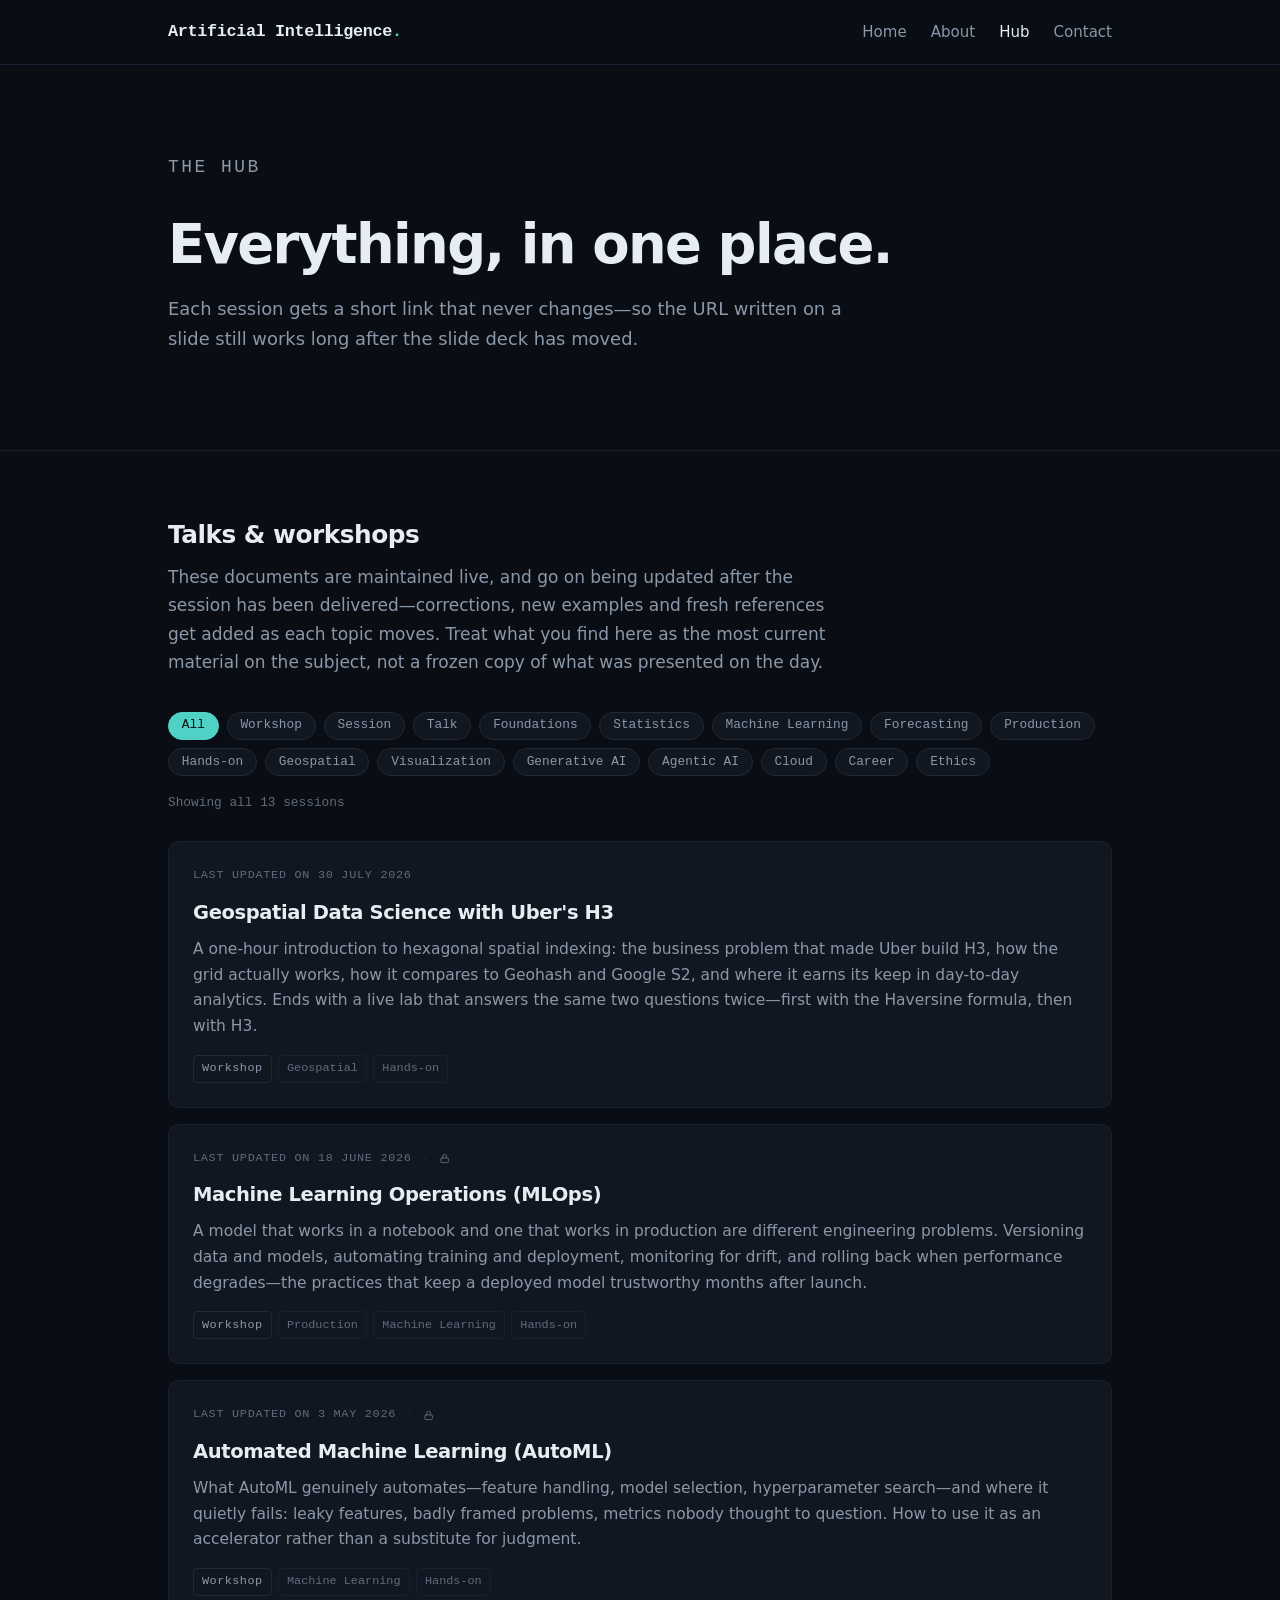
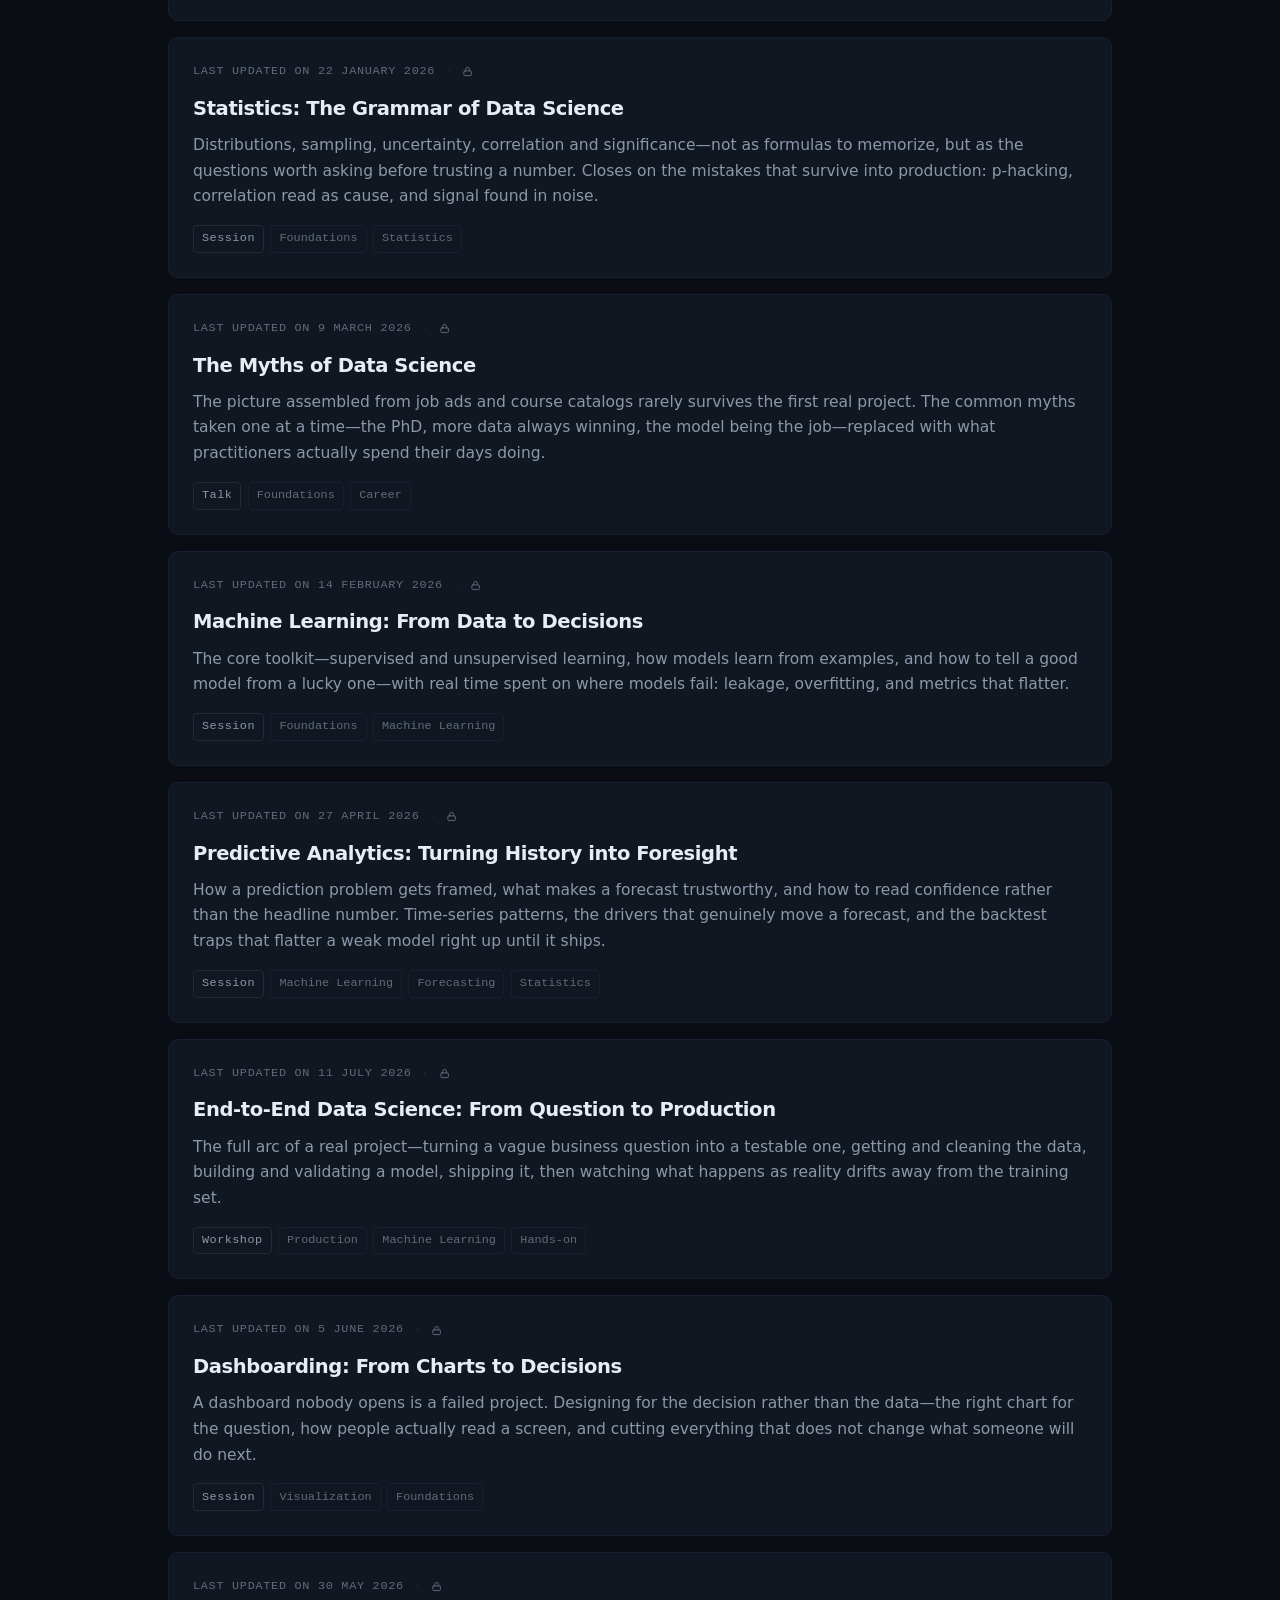
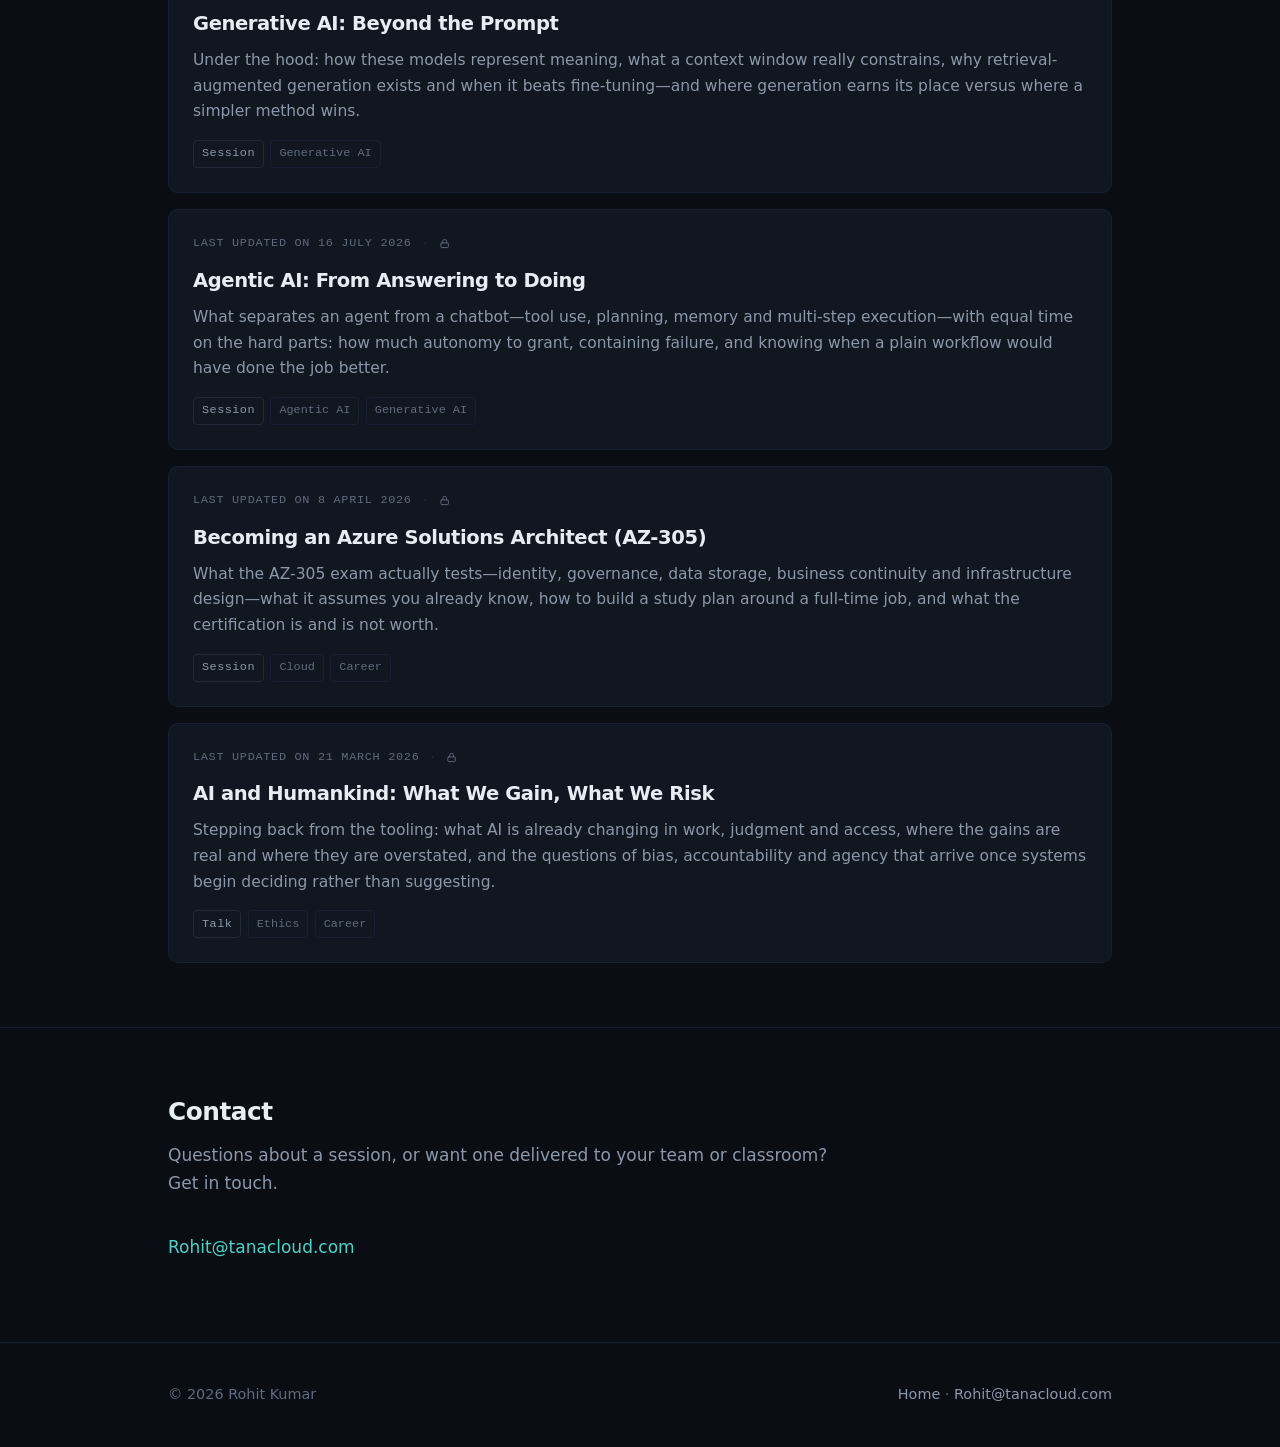
==== commit ded1bcf3: "Hub: show every tag on each card and highlight the selected ones The format tag (Workshop/Session/Ta" ====
--- a/hub.html
+++ b/hub.html
@@ -4,7 +4,7 @@
 <meta charset="utf-8">
 <meta name="viewport" content="width=device-width, initial-scale=1">
 <title>Hub — tanacloud</title>
-<meta name="description" content="Every talk and workshop published on tanacloud — slides kept live and updated after delivery, filterable by topic.">
+<meta name="description" content="Every talk and workshop published on tanacloud: slides kept live and updated after delivery, filterable by topic.">
 <link rel="canonical" href="https://tanacloud.com/hub">
 <meta property="og:type" content="website">
 <meta property="og:site_name" content="tanacloud">
@@ -68,172 +68,172 @@
     <div class="entries">
       <a class="entry" href="/geospatial-data-science-with-ubers-h3" data-tags="Workshop,Geospatial,Hands-on">
         <div class="entry__meta">
-          <span class="tag">Workshop</span>
           <span>Last updated on 30 July 2026</span>
         </div>
         <h3>Geospatial Data Science with Uber's H3</h3>
         <p>A one-hour introduction to hexagonal spatial indexing: the business problem that made Uber build H3, how the grid actually works, how it compares to Geohash and Google S2, and where it earns its keep in day-to-day analytics. Ends with a live lab that answers the same two questions twice—first with the Haversine formula, then with H3.</p>
         <div class="entry__tags">
-          <span>Geospatial</span>
-          <span>Hands-on</span>
+          <span class="chip chip--format" data-t="Workshop">Workshop</span>
+          <span class="chip" data-t="Geospatial">Geospatial</span>
+          <span class="chip" data-t="Hands-on">Hands-on</span>
         </div>
       </a>
       <a class="entry" href="/machine-learning-operations-mlops" data-tags="Workshop,Production,Machine Learning,Hands-on">
         <div class="entry__meta">
-          <span class="tag">Workshop</span>
           <span>Last updated on 18 June 2026</span>
           <span class="lock" title="Password protected" aria-label="Password protected"><svg viewBox="0 0 24 24" fill="none" stroke="currentColor" stroke-width="2" stroke-linecap="round" stroke-linejoin="round" aria-hidden="true" focusable="false"><rect x="4" y="10.5" width="16" height="10" rx="2"></rect><path d="M8 10.5V7a4 4 0 0 1 8 0v3.5"></path></svg></span>
         </div>
         <h3>Machine Learning Operations (MLOps)</h3>
         <p>A model that works in a notebook and one that works in production are different engineering problems. Versioning data and models, automating training and deployment, monitoring for drift, and rolling back when performance degrades—the practices that keep a deployed model trustworthy months after launch.</p>
         <div class="entry__tags">
-          <span>Production</span>
-          <span>Machine Learning</span>
-          <span>Hands-on</span>
+          <span class="chip chip--format" data-t="Workshop">Workshop</span>
+          <span class="chip" data-t="Production">Production</span>
+          <span class="chip" data-t="Machine Learning">Machine Learning</span>
+          <span class="chip" data-t="Hands-on">Hands-on</span>
         </div>
       </a>
       <a class="entry" href="/automated-machine-learning-automl" data-tags="Workshop,Machine Learning,Hands-on">
         <div class="entry__meta">
-          <span class="tag">Workshop</span>
           <span>Last updated on 3 May 2026</span>
           <span class="lock" title="Password protected" aria-label="Password protected"><svg viewBox="0 0 24 24" fill="none" stroke="currentColor" stroke-width="2" stroke-linecap="round" stroke-linejoin="round" aria-hidden="true" focusable="false"><rect x="4" y="10.5" width="16" height="10" rx="2"></rect><path d="M8 10.5V7a4 4 0 0 1 8 0v3.5"></path></svg></span>
         </div>
         <h3>Automated Machine Learning (AutoML)</h3>
         <p>What AutoML genuinely automates—feature handling, model selection, hyperparameter search—and where it quietly fails: leaky features, badly framed problems, metrics nobody thought to question. How to use it as an accelerator rather than a substitute for judgment.</p>
         <div class="entry__tags">
-          <span>Machine Learning</span>
-          <span>Hands-on</span>
+          <span class="chip chip--format" data-t="Workshop">Workshop</span>
+          <span class="chip" data-t="Machine Learning">Machine Learning</span>
+          <span class="chip" data-t="Hands-on">Hands-on</span>
         </div>
       </a>
       <a class="entry" href="/statistics-the-grammar-of-data-science" data-tags="Session,Foundations,Statistics">
         <div class="entry__meta">
-          <span class="tag">Session</span>
           <span>Last updated on 22 January 2026</span>
           <span class="lock" title="Password protected" aria-label="Password protected"><svg viewBox="0 0 24 24" fill="none" stroke="currentColor" stroke-width="2" stroke-linecap="round" stroke-linejoin="round" aria-hidden="true" focusable="false"><rect x="4" y="10.5" width="16" height="10" rx="2"></rect><path d="M8 10.5V7a4 4 0 0 1 8 0v3.5"></path></svg></span>
         </div>
         <h3>Statistics: The Grammar of Data Science</h3>
         <p>Distributions, sampling, uncertainty, correlation and significance—not as formulas to memorize, but as the questions worth asking before trusting a number. Closes on the mistakes that survive into production: p-hacking, correlation read as cause, and signal found in noise.</p>
         <div class="entry__tags">
-          <span>Foundations</span>
-          <span>Statistics</span>
+          <span class="chip chip--format" data-t="Session">Session</span>
+          <span class="chip" data-t="Foundations">Foundations</span>
+          <span class="chip" data-t="Statistics">Statistics</span>
         </div>
       </a>
       <a class="entry" href="/the-myths-of-data-science-what-the-courses-dont-tell-you" data-tags="Talk,Foundations,Career">
         <div class="entry__meta">
-          <span class="tag">Talk</span>
           <span>Last updated on 9 March 2026</span>
           <span class="lock" title="Password protected" aria-label="Password protected"><svg viewBox="0 0 24 24" fill="none" stroke="currentColor" stroke-width="2" stroke-linecap="round" stroke-linejoin="round" aria-hidden="true" focusable="false"><rect x="4" y="10.5" width="16" height="10" rx="2"></rect><path d="M8 10.5V7a4 4 0 0 1 8 0v3.5"></path></svg></span>
         </div>
         <h3>The Myths of Data Science</h3>
         <p>The picture assembled from job ads and course catalogs rarely survives the first real project. The common myths taken one at a time—the PhD, more data always winning, the model being the job—replaced with what practitioners actually spend their days doing.</p>
         <div class="entry__tags">
-          <span>Foundations</span>
-          <span>Career</span>
+          <span class="chip chip--format" data-t="Talk">Talk</span>
+          <span class="chip" data-t="Foundations">Foundations</span>
+          <span class="chip" data-t="Career">Career</span>
         </div>
       </a>
       <a class="entry" href="/machine-learning-from-data-to-decisions" data-tags="Session,Foundations,Machine Learning">
         <div class="entry__meta">
-          <span class="tag">Session</span>
           <span>Last updated on 14 February 2026</span>
           <span class="lock" title="Password protected" aria-label="Password protected"><svg viewBox="0 0 24 24" fill="none" stroke="currentColor" stroke-width="2" stroke-linecap="round" stroke-linejoin="round" aria-hidden="true" focusable="false"><rect x="4" y="10.5" width="16" height="10" rx="2"></rect><path d="M8 10.5V7a4 4 0 0 1 8 0v3.5"></path></svg></span>
         </div>
         <h3>Machine Learning: From Data to Decisions</h3>
         <p>The core toolkit—supervised and unsupervised learning, how models learn from examples, and how to tell a good model from a lucky one—with real time spent on where models fail: leakage, overfitting, and metrics that flatter.</p>
         <div class="entry__tags">
-          <span>Foundations</span>
-          <span>Machine Learning</span>
+          <span class="chip chip--format" data-t="Session">Session</span>
+          <span class="chip" data-t="Foundations">Foundations</span>
+          <span class="chip" data-t="Machine Learning">Machine Learning</span>
         </div>
       </a>
       <a class="entry" href="/predictive-analytics-turning-history-into-foresight" data-tags="Session,Machine Learning,Forecasting,Statistics">
         <div class="entry__meta">
-          <span class="tag">Session</span>
           <span>Last updated on 27 April 2026</span>
           <span class="lock" title="Password protected" aria-label="Password protected"><svg viewBox="0 0 24 24" fill="none" stroke="currentColor" stroke-width="2" stroke-linecap="round" stroke-linejoin="round" aria-hidden="true" focusable="false"><rect x="4" y="10.5" width="16" height="10" rx="2"></rect><path d="M8 10.5V7a4 4 0 0 1 8 0v3.5"></path></svg></span>
         </div>
         <h3>Predictive Analytics: Turning History into Foresight</h3>
         <p>How a prediction problem gets framed, what makes a forecast trustworthy, and how to read confidence rather than the headline number. Time-series patterns, the drivers that genuinely move a forecast, and the backtest traps that flatter a weak model right up until it ships.</p>
         <div class="entry__tags">
-          <span>Machine Learning</span>
-          <span>Forecasting</span>
-          <span>Statistics</span>
+          <span class="chip chip--format" data-t="Session">Session</span>
+          <span class="chip" data-t="Machine Learning">Machine Learning</span>
+          <span class="chip" data-t="Forecasting">Forecasting</span>
+          <span class="chip" data-t="Statistics">Statistics</span>
         </div>
       </a>
       <a class="entry" href="/end-to-end-data-science-from-question-to-production" data-tags="Workshop,Production,Machine Learning,Hands-on">
         <div class="entry__meta">
-          <span class="tag">Workshop</span>
           <span>Last updated on 11 July 2026</span>
           <span class="lock" title="Password protected" aria-label="Password protected"><svg viewBox="0 0 24 24" fill="none" stroke="currentColor" stroke-width="2" stroke-linecap="round" stroke-linejoin="round" aria-hidden="true" focusable="false"><rect x="4" y="10.5" width="16" height="10" rx="2"></rect><path d="M8 10.5V7a4 4 0 0 1 8 0v3.5"></path></svg></span>
         </div>
         <h3>End-to-End Data Science: From Question to Production</h3>
         <p>The full arc of a real project—turning a vague business question into a testable one, getting and cleaning the data, building and validating a model, shipping it, then watching what happens as reality drifts away from the training set.</p>
         <div class="entry__tags">
-          <span>Production</span>
-          <span>Machine Learning</span>
-          <span>Hands-on</span>
+          <span class="chip chip--format" data-t="Workshop">Workshop</span>
+          <span class="chip" data-t="Production">Production</span>
+          <span class="chip" data-t="Machine Learning">Machine Learning</span>
+          <span class="chip" data-t="Hands-on">Hands-on</span>
         </div>
       </a>
       <a class="entry" href="/dashboarding-from-charts-to-decisions" data-tags="Session,Visualization,Foundations">
         <div class="entry__meta">
-          <span class="tag">Session</span>
           <span>Last updated on 5 June 2026</span>
           <span class="lock" title="Password protected" aria-label="Password protected"><svg viewBox="0 0 24 24" fill="none" stroke="currentColor" stroke-width="2" stroke-linecap="round" stroke-linejoin="round" aria-hidden="true" focusable="false"><rect x="4" y="10.5" width="16" height="10" rx="2"></rect><path d="M8 10.5V7a4 4 0 0 1 8 0v3.5"></path></svg></span>
         </div>
         <h3>Dashboarding: From Charts to Decisions</h3>
         <p>A dashboard nobody opens is a failed project. Designing for the decision rather than the data—the right chart for the question, how people actually read a screen, and cutting everything that does not change what someone will do next.</p>
         <div class="entry__tags">
-          <span>Visualization</span>
-          <span>Foundations</span>
+          <span class="chip chip--format" data-t="Session">Session</span>
+          <span class="chip" data-t="Visualization">Visualization</span>
+          <span class="chip" data-t="Foundations">Foundations</span>
         </div>
       </a>
       <a class="entry" href="/generative-ai-beyond-the-prompt" data-tags="Session,Generative AI">
         <div class="entry__meta">
-          <span class="tag">Session</span>
           <span>Last updated on 30 May 2026</span>
           <span class="lock" title="Password protected" aria-label="Password protected"><svg viewBox="0 0 24 24" fill="none" stroke="currentColor" stroke-width="2" stroke-linecap="round" stroke-linejoin="round" aria-hidden="true" focusable="false"><rect x="4" y="10.5" width="16" height="10" rx="2"></rect><path d="M8 10.5V7a4 4 0 0 1 8 0v3.5"></path></svg></span>
         </div>
         <h3>Generative AI: Beyond the Prompt</h3>
         <p>Under the hood: how these models represent meaning, what a context window really constrains, why retrieval-augmented generation exists and when it beats fine-tuning—and where generation earns its place versus where a simpler method wins.</p>
         <div class="entry__tags">
-          <span>Generative AI</span>
+          <span class="chip chip--format" data-t="Session">Session</span>
+          <span class="chip" data-t="Generative AI">Generative AI</span>
         </div>
       </a>
       <a class="entry" href="/agentic-ai-from-answering-to-doing" data-tags="Session,Agentic AI,Generative AI">
         <div class="entry__meta">
-          <span class="tag">Session</span>
           <span>Last updated on 16 July 2026</span>
           <span class="lock" title="Password protected" aria-label="Password protected"><svg viewBox="0 0 24 24" fill="none" stroke="currentColor" stroke-width="2" stroke-linecap="round" stroke-linejoin="round" aria-hidden="true" focusable="false"><rect x="4" y="10.5" width="16" height="10" rx="2"></rect><path d="M8 10.5V7a4 4 0 0 1 8 0v3.5"></path></svg></span>
         </div>
         <h3>Agentic AI: From Answering to Doing</h3>
         <p>What separates an agent from a chatbot—tool use, planning, memory and multi-step execution—with equal time on the hard parts: how much autonomy to grant, containing failure, and knowing when a plain workflow would have done the job better.</p>
         <div class="entry__tags">
-          <span>Agentic AI</span>
-          <span>Generative AI</span>
+          <span class="chip chip--format" data-t="Session">Session</span>
+          <span class="chip" data-t="Agentic AI">Agentic AI</span>
+          <span class="chip" data-t="Generative AI">Generative AI</span>
         </div>
       </a>
       <a class="entry" href="/becoming-an-azure-solutions-architect-az-305" data-tags="Session,Cloud,Career">
         <div class="entry__meta">
-          <span class="tag">Session</span>
           <span>Last updated on 8 April 2026</span>
           <span class="lock" title="Password protected" aria-label="Password protected"><svg viewBox="0 0 24 24" fill="none" stroke="currentColor" stroke-width="2" stroke-linecap="round" stroke-linejoin="round" aria-hidden="true" focusable="false"><rect x="4" y="10.5" width="16" height="10" rx="2"></rect><path d="M8 10.5V7a4 4 0 0 1 8 0v3.5"></path></svg></span>
         </div>
         <h3>Becoming an Azure Solutions Architect (AZ-305)</h3>
         <p>What the AZ-305 exam actually tests—identity, governance, data storage, business continuity and infrastructure design—what it assumes you already know, how to build a study plan around a full-time job, and what the certification is and is not worth.</p>
         <div class="entry__tags">
-          <span>Cloud</span>
-          <span>Career</span>
+          <span class="chip chip--format" data-t="Session">Session</span>
+          <span class="chip" data-t="Cloud">Cloud</span>
+          <span class="chip" data-t="Career">Career</span>
         </div>
       </a>
       <a class="entry" href="/ai-and-humankind-what-we-gain-what-we-risk" data-tags="Talk,Ethics,Career">
         <div class="entry__meta">
-          <span class="tag">Talk</span>
           <span>Last updated on 21 March 2026</span>
           <span class="lock" title="Password protected" aria-label="Password protected"><svg viewBox="0 0 24 24" fill="none" stroke="currentColor" stroke-width="2" stroke-linecap="round" stroke-linejoin="round" aria-hidden="true" focusable="false"><rect x="4" y="10.5" width="16" height="10" rx="2"></rect><path d="M8 10.5V7a4 4 0 0 1 8 0v3.5"></path></svg></span>
         </div>
         <h3>AI and Humankind: What We Gain, What We Risk</h3>
         <p>Stepping back from the tooling: what AI is already changing in work, judgment and access, where the gains are real and where they are overstated, and the questions of bias, accountability and agency that arrive once systems begin deciding rather than suggesting.</p>
         <div class="entry__tags">
-          <span>Ethics</span>
-          <span>Career</span>
+          <span class="chip chip--format" data-t="Talk">Talk</span>
+          <span class="chip" data-t="Ethics">Ethics</span>
+          <span class="chip" data-t="Career">Career</span>
         </div>
       </a>
     </div>
--- a/css/styles.css
+++ b/css/styles.css
@@ -197,12 +197,24 @@
 
 /* ---------- hub: per-card tags + lock ---------- */
 .entry__tags { display: flex; flex-wrap: wrap; gap: 0.4rem; margin-top: 0.95rem; }
-.entry__tags span {
+.chip {
   font-family: var(--mono); font-size: 0.74rem; color: var(--dim);
   border: 1px solid var(--line-soft); border-radius: 4px;
   padding: 0.2rem 0.5rem;
-}
-.entry:hover .entry__tags span { border-color: var(--line); color: var(--muted); }
+  transition: color 0.15s, border-color 0.15s, background 0.15s;
+}
+.entry:hover .chip { border-color: var(--line); color: var(--muted); }
+
+/* the format tag (Workshop / Session / Talk) leads the row and reads differently */
+.chip--format { color: var(--muted); border-color: var(--line); letter-spacing: 0.04em; }
+.entry:hover .chip--format { color: var(--text); }
+
+/* a tag currently selected in the filter bar, wherever it appears on a card */
+.chip.is-match,
+.entry:hover .chip.is-match {
+  background: var(--accent); color: #07110f;
+  border-color: var(--accent); font-weight: 500;
+}
 
 .lock { display: inline-flex; align-items: center; color: var(--dim); }
 .lock svg { width: 0.95em; height: 0.95em; display: block; }
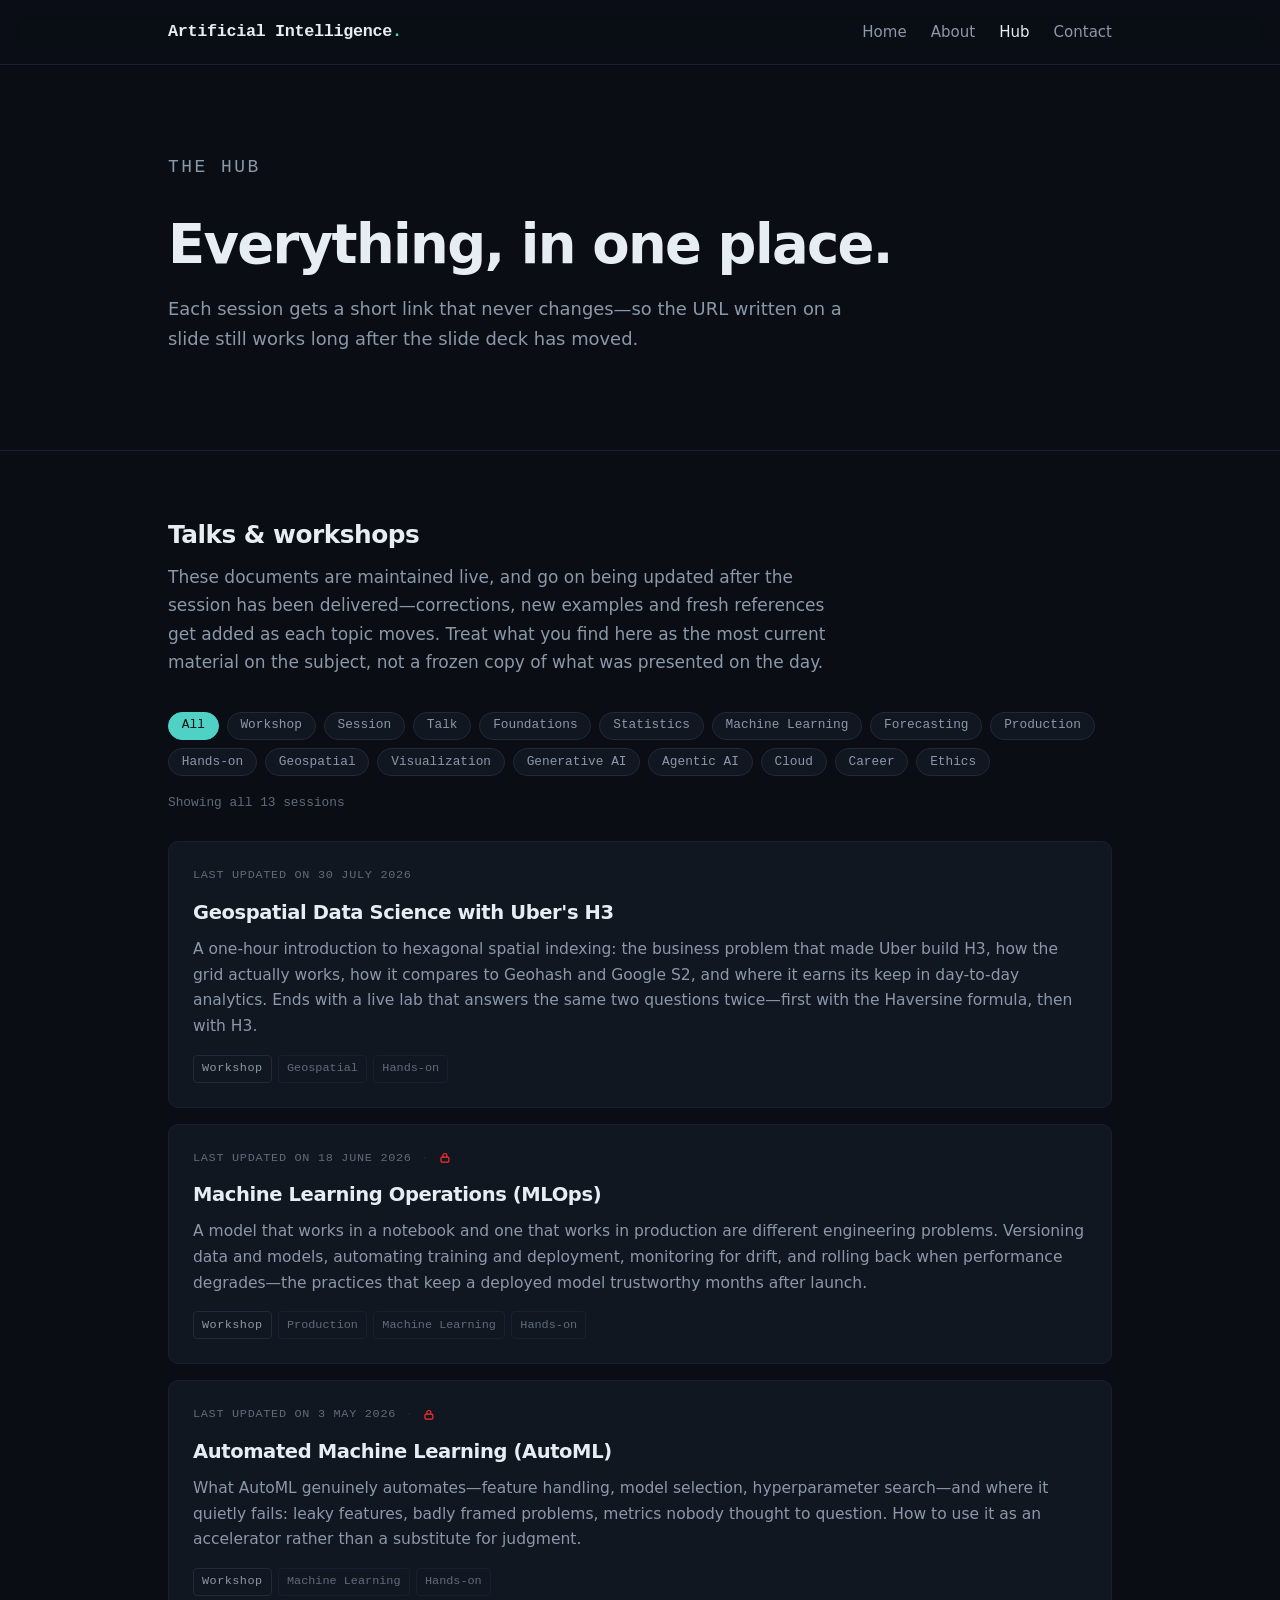
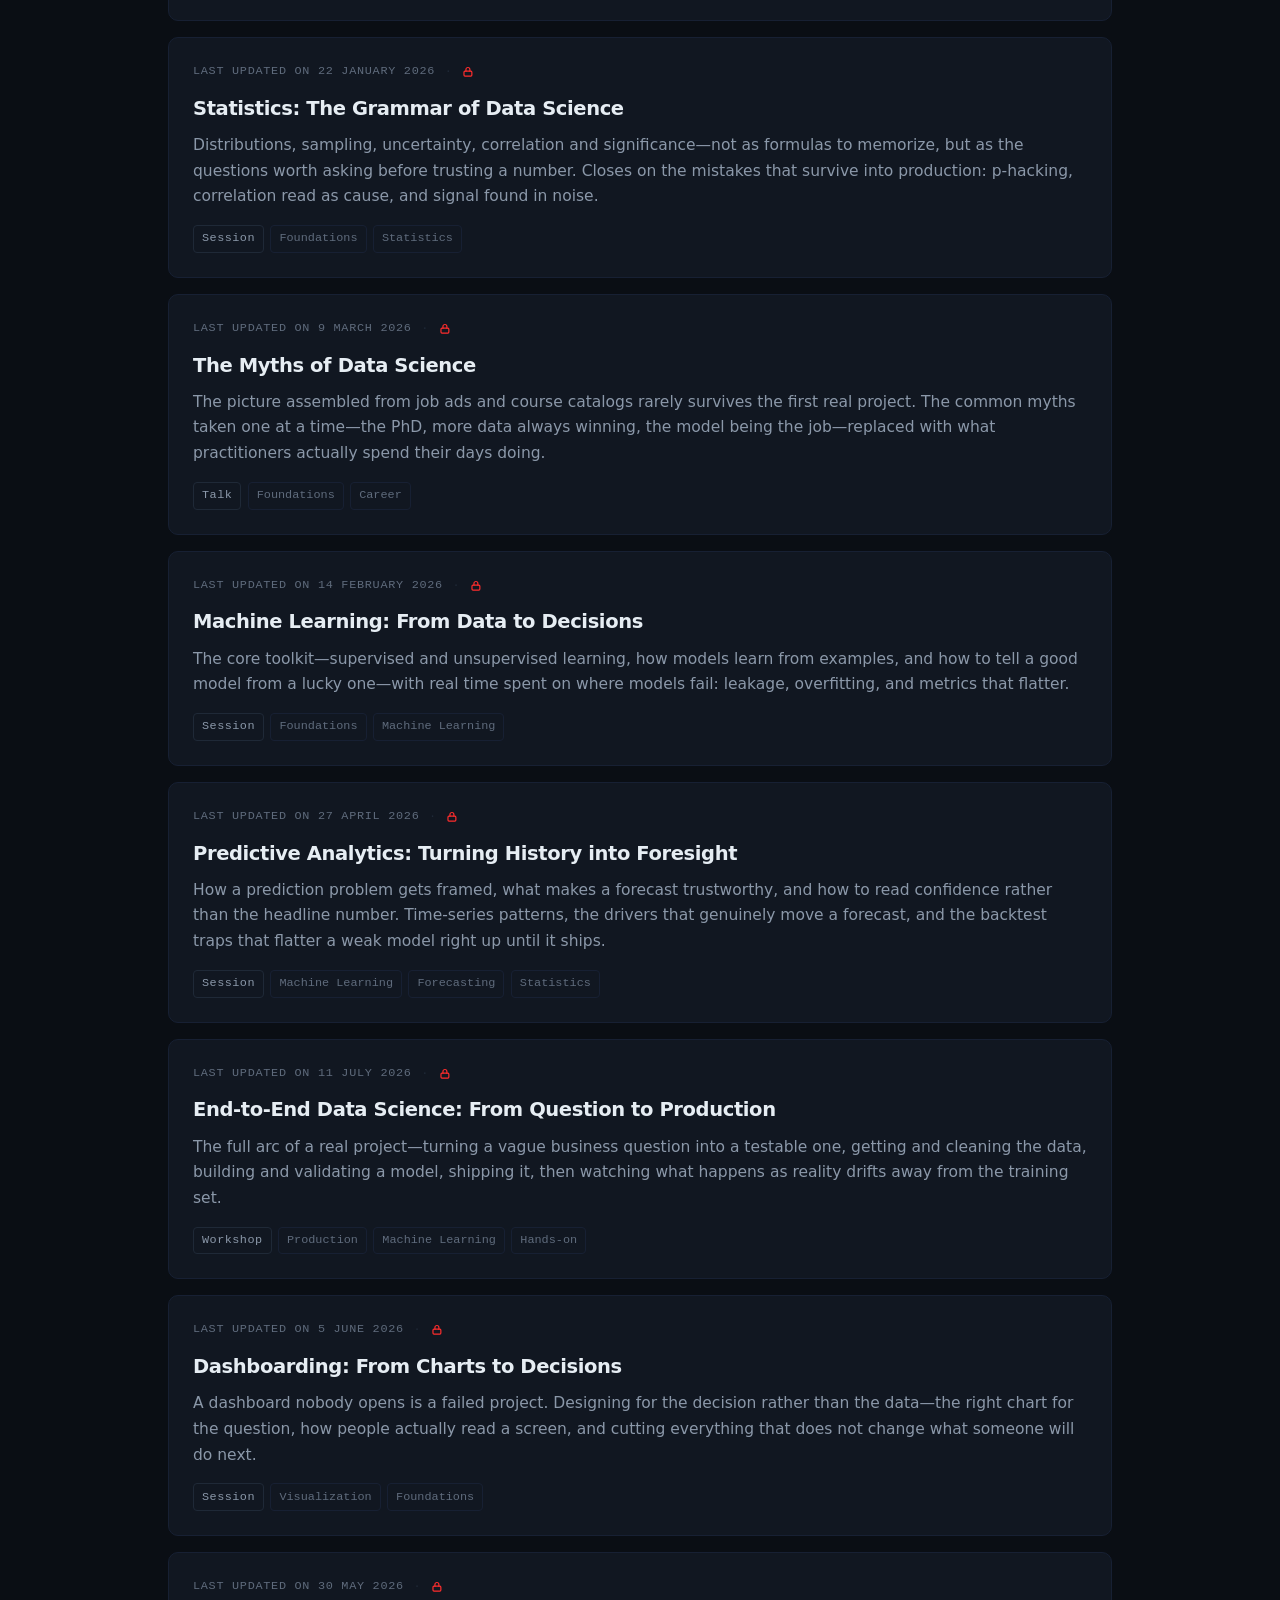
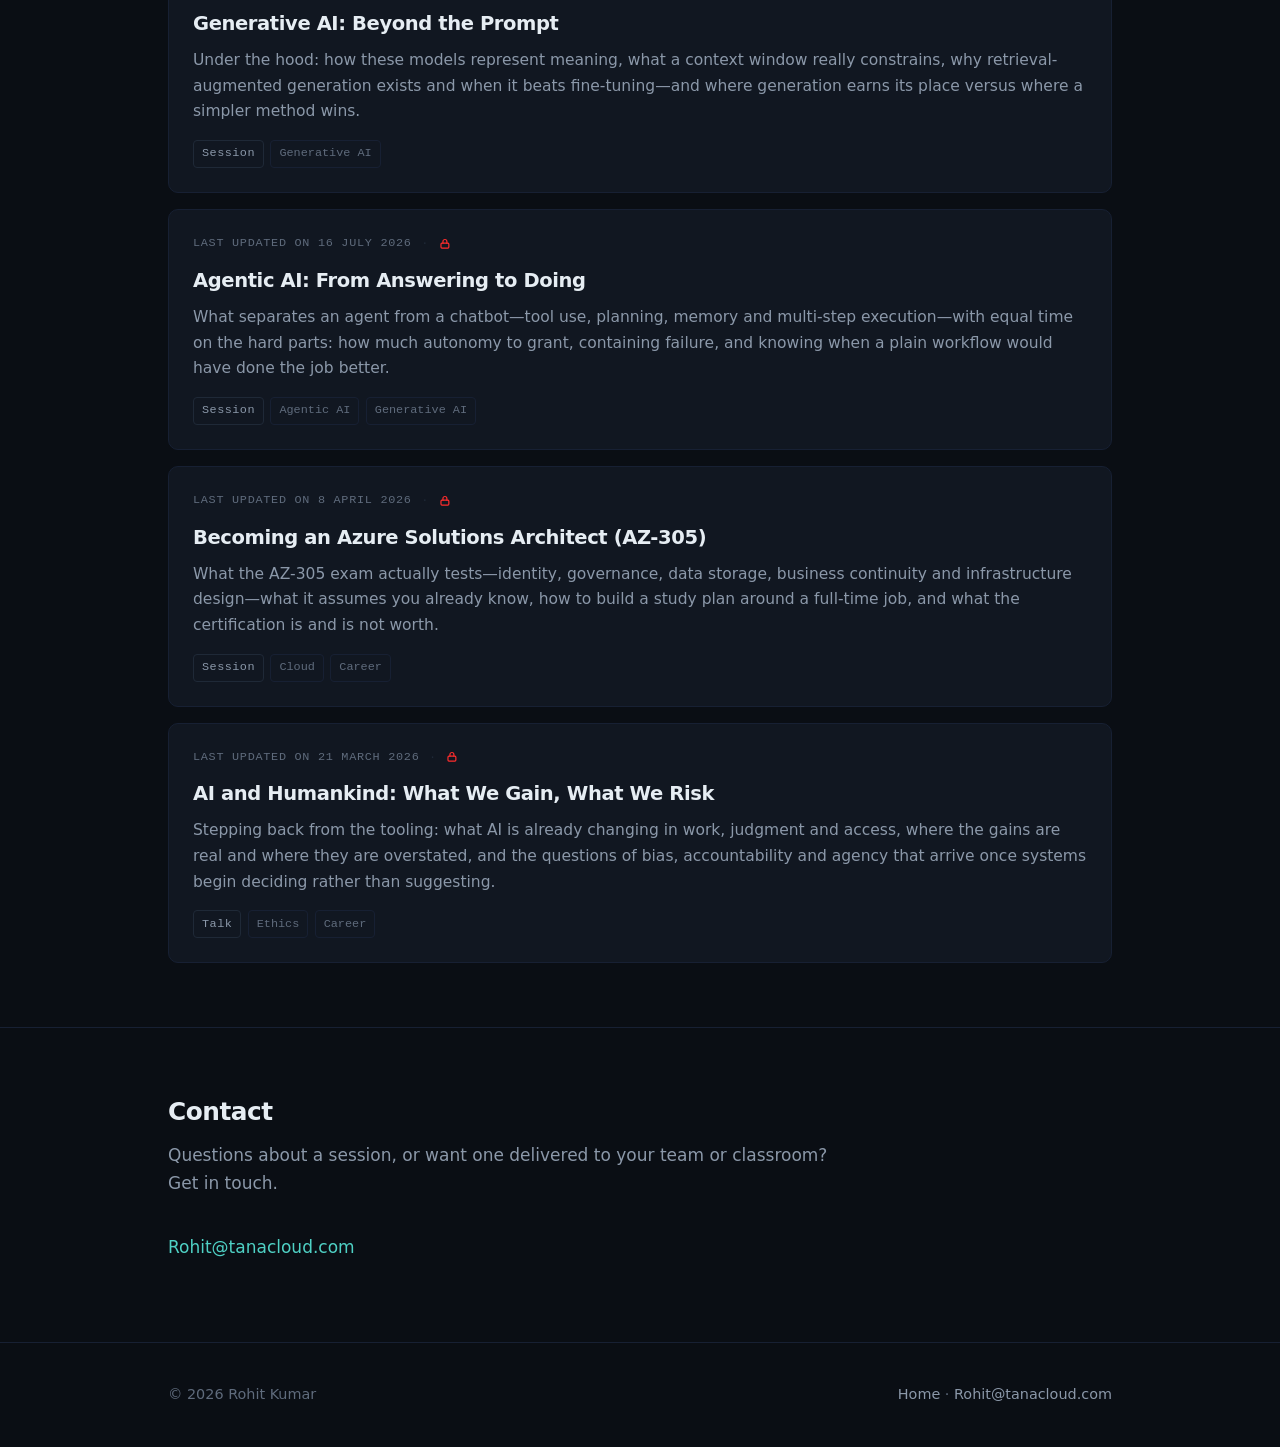
==== commit 3bdb9f04: "Cache-bust CSS and JS with a version string /css/* and /js/* carry max-age=604800, so a returning vi" ====
--- a/hub.html
+++ b/hub.html
@@ -11,7 +11,7 @@
 <meta property="og:title" content="Hub — tanacloud">
 <meta property="og:description" content="Every talk and workshop published on tanacloud.">
 <meta property="og:url" content="https://tanacloud.com/hub">
-<link rel="stylesheet" href="/css/styles.css">
+<link rel="stylesheet" href="/css/styles.css?v=20260802b">
 </head>
 <body>
 
@@ -257,6 +257,6 @@
   </div>
 </footer>
 
-<script src="/js/filters.js" defer></script>
+<script src="/js/filters.js?v=20260802b" defer></script>
 </body>
 </html>
--- a/css/styles.css
+++ b/css/styles.css
@@ -12,6 +12,8 @@
   --dim:       #5f6b7c;
   --accent:    #4fd1c5;
   --accent-dim:#2a8a82;
+  --lock:      #ff2d2d;
+  --lock-hi:   #ff5c5c;
 
   --mono: ui-monospace, SFMono-Regular, "SF Mono", Menlo, Consolas, monospace;
   --sans: system-ui, -apple-system, "Segoe UI", Roboto, Helvetica, Arial, sans-serif;
@@ -216,6 +218,6 @@
   border-color: var(--accent); font-weight: 500;
 }
 
-.lock { display: inline-flex; align-items: center; color: var(--dim); }
-.lock svg { width: 0.95em; height: 0.95em; display: block; }
-.entry:hover .lock { color: var(--accent-dim); }
+.lock { display: inline-flex; align-items: center; color: var(--lock); }
+.lock svg { width: 1em; height: 1em; display: block; stroke-width: 2.4; }
+.entry:hover .lock { color: var(--lock-hi); }
